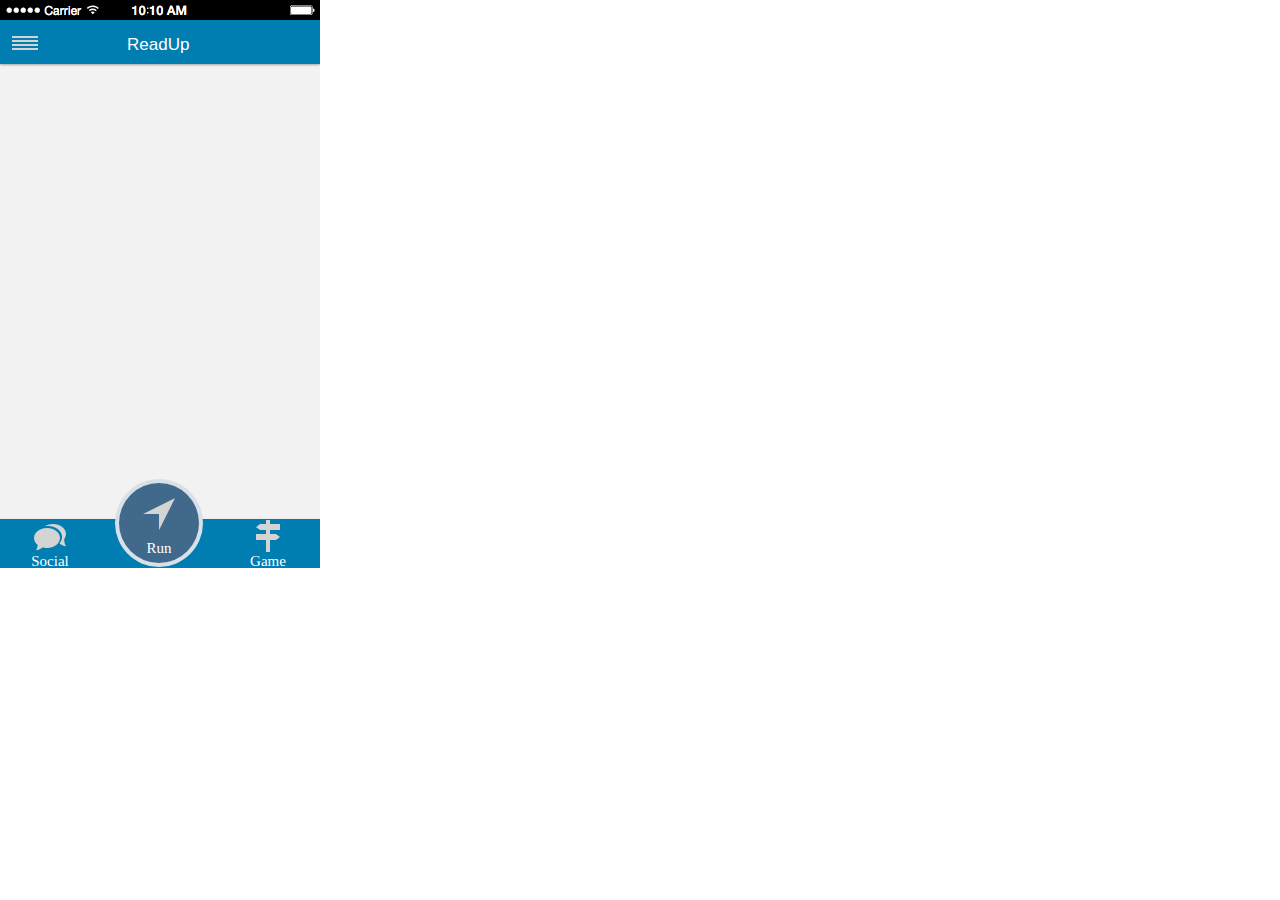
==== readup.html @ 9363bb25 "Start a mobile app prototype called ReadUp" ====
<html>
<head>
	<link rel="stylesheet" type="text/css" href="styles/style.css">
	<script type="text/javascript" src="http://ajax.googleapis.com/ajax/libs/jquery/1.10.2/jquery.min.js"></script>
	<script type="text/javascript" src="js/iphone.js"></script>
</head>
<body>
	<div class="status-bar"><img src="./images/status.png"/></div>
	<div class="iphone-container">
		<div class="header">
			<div class="list-btn"></div>
			<p>ReadUp</p>
		</div>
		<div class="content-container">
			
		</div>
		<div class="footer-tab">
			<a href='social.html'><div class="tab"><img src="images/social.png"/><p>Social</p></div></a>
			<div class="circle-tab"><img src="images/run.png"/><p>Run</p></div>
			<a href='social.html'><div class="tab"><img src="images/game.png"><p>Game</p></div></div></a>
		</div>
	</div>
	<div class="hidden-menu">
		<div class="avatar"><img src="images/profile.png"/></div>
		<div class="user-name">Weiqin Xie</div>
		<div class="menu selected">Home</div>
		<div class="menu">Profile</div>
		<div class="menu">Setting</div>
		<div class="menu">Logout</div>
	</div>
</body>
</html>
---- styles/style.css ----
html{
	margin: 0 0 0 0;
}
body{
	margin: 0;
	overflow: hidden;
}
a{
	color: white;
}
#iphone{
	margin: auto;
	background-image:url('../images/iphone.png'); 
	width:387px; 
	height:800px;
}
#iphone-embeded{
	width:320px; height:568px; margin-top:117px; margin-left:34px;
	padding: 0 0 0 0;
	border: none;
}
.iphone-container{
	position: relative;
	left: 0px;
	width: 320px;
	height: 548px;
	background-color: rgba(242,242,242,1);
	overflow: hidden;
}
.status-bar{
	z-index: 2;
	position: relative;
	width: 320px;
	height: 20px;
}
.status-bar img{
	width: 320px;
	height: 20px;
}
.header{
	position: relative;
	width: 320px;
	height: 44px;
	background: #007DB1;
	-moz-box-shadow:    0px 1px 2px 0px rgba(51,51,51,0.40);
	-webkit-box-shadow: 0px 1px 2px 0px rgba(51,51,51,0.40);
	box-shadow:         0px 1px 2px 0px rgba(51,51,51,0.40);
}
.header .list-btn{
	float: left;
	width: 32px;
	height: 32px;
	background-image: url('../images/list.png');
	margin:6px auto 6px 10px;
}
.header p{
	float: left;
	margin: 15px auto 10px 85px;
	font-size: 17px;
	font-family:Helvetica;
	font-weight: 500;
	text-align: center;
	color: white;
}
.content-container{
	width: 320px;
	height: 455px;
}

/*Footer Tab*/
.footer-tab{
	position: absolute;
	left: 0px;
	bottom: 0px;
	width: 320px;
	height: 49px;
	background: #007DB1;
	-moz-box-shadow:    0px 1px 2px 0px rgba(51,51,51,0.40);
	-webkit-box-shadow: 0px 1px 2px 0px rgba(51,51,51,0.40);
	box-shadow:         0px 1px 2px 0px rgba(51,51,51,0.40);	
	color: white;
	font-size: 15px;
	text-align: center;
}
.footer-tab .tab{
	float: left;
	width: 100px;
	height: 100%;
}
.footer-tab .circle-tab{
	margin:-40px 15px auto 15px;
	background-color: rgba(65,105,140,1);
	float: left;
	width: 80px;
	height: 80px;
	border-radius: 80px;
	border: 4px solid rgba(255,255,255,0.8);
}
.footer-tab .tab img{
	width: 32px;
	height: 32px;
	margin-top: 1px;
}
.footer-tab .tab p{
	margin-top: 1px;
}
.footer-tab .circle-tab img{
	width: 32px;
	height: 32px;
	margin-top: 15px;
}
.footer-tab .circle-tab p{
	margin-top: 10px;
}

.hidden-menu{
	z-index: 1;
	position: absolute;
	float: left;
	left: -200px;
	top: 0px;
	width: 200px;
	height: 568px;
	background-image: linear-gradient(to bottom, rgba(119,79,210,0.25), rgba(119,79,210,0.25)),url(../images/bg.jpg) ;
}
.hidden-menu .avatar{
	margin: 40px auto 0px auto;
	width: 64px;
	height: 64px;
}
.hidden-menu .avatar img{
	width: 56px;
	height: 56px;
	border-radius: 64px;
	border: 3px solid rgba(200,200,200,0.3);
}
.hidden-menu .user-name{
	font-size: 16px;
	text-align: center;
	font-family: HelveticaNeue;
	color: #FFFFFF;
	line-height: 22px;
	font-weight: 200;
	height: 30px;
	border-bottom: 1px solid rgba(200,200,200,0.2);
}

.hidden-menu .menu{
	font-size: 14px;
	text-align: left;
	padding-left: 20px;
	font-family: HelveticaNeue;
	color: #FFFFFF;
	line-height: 40px;
	font-weight: 200;
}
.hidden-menu .selected{
	background: rgba(255,255,255,0.15);
	-moz-box-shadow:    0px -1px 0px 0px rgba(255,255,255,0.20);
	-webkit-box-shadow: 0px -1px 0px 0px rgba(255,255,255,0.20);
	box-shadow:         0px -1px 0px 0px rgba(255,255,255,0.20);;
}


/*.flip {
  	-webkit-perspective: 800;
    position: relative;
}
.flip .card.flipped {
  -webkit-transform: rotatey(-180deg);
}
.flip .card {
  width: 100%;
  height: 100%;
  -webkit-transform-style: preserve-3d;
  -webkit-transition: 1s;
}
.flip .card .face {
  width: 100%;
  height: 100%;
  position: absolute;
  -webkit-backface-visibility: hidden ;
  z-index: 2;
    font-family: Georgia;
    font-size: 3em;
    text-align: center;
    line-height: 200px;
}
.flip .card .front {
  position: absolute;
  z-index: 1;
    background: rgba(242,242,242,1);
    color: white;
    cursor: pointer;
}
.flip .card .back {
  -webkit-transform: rotatey(-180deg);
    background: rgba(242,242,242,1);
    color: black;
    cursor: pointer;
}*/
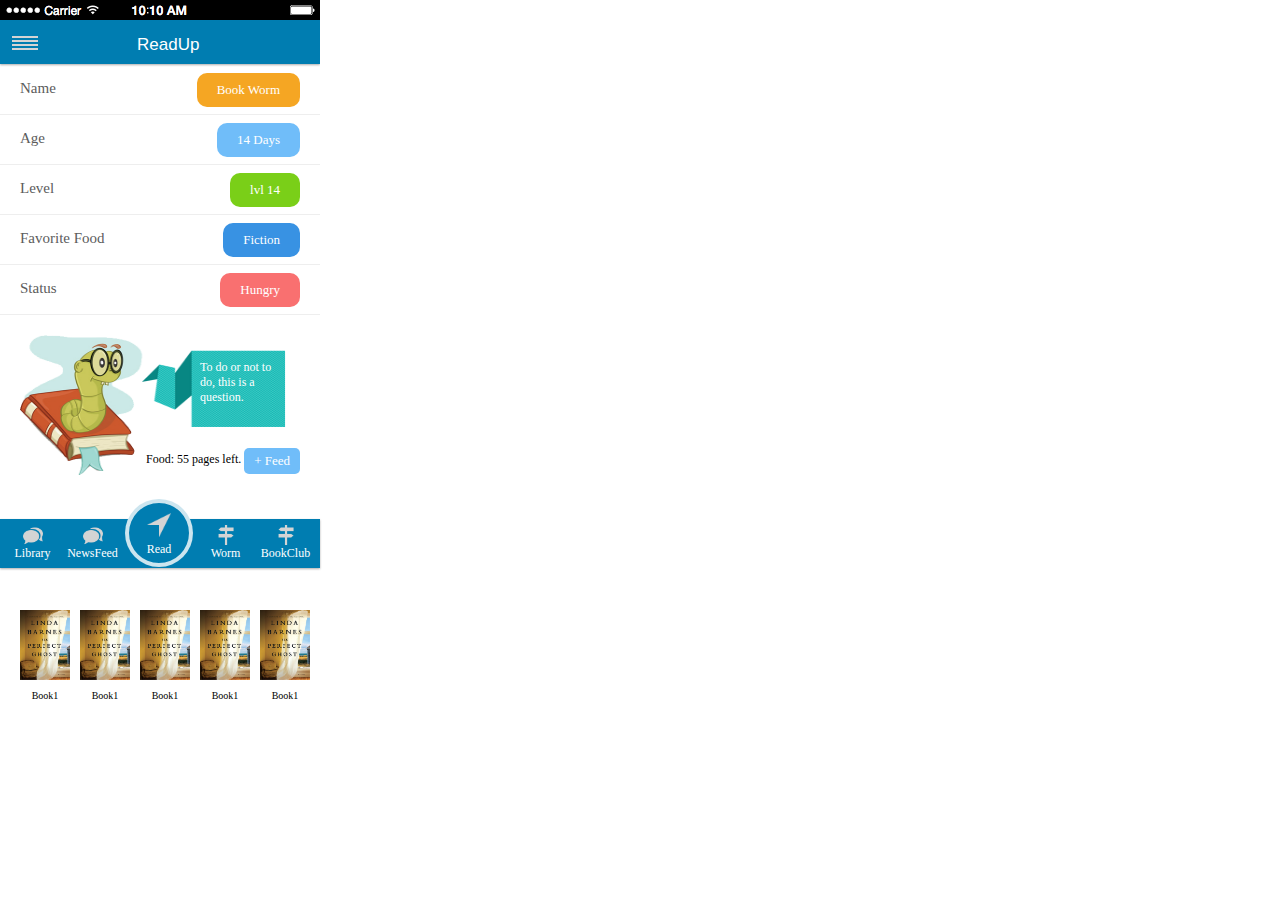
==== commit 09603603: "add book worm page" ====
--- a/readup.html
+++ b/readup.html
@@ -12,14 +12,55 @@
 			<p>ReadUp</p>
 		</div>
 		<div class="content-container">
-			
+			<div style="clear:both;"></div>
+			<div id="page-worm">
+				<div class="info">
+					<div class="infotitle">Name</div>
+					<div class="infotext orange">Book Worm</div>
+				</div>
+				<div class="info">
+					<div class="infotitle">Age</div>
+					<div class="infotext blue">14 Days</div>
+				</div>
+				<div class="info">
+					<div class="infotitle">Level</div>
+					<div class="infotext green">lvl 14</div>
+				</div>
+				<div class="info">
+					<div class="infotitle">Favorite Food</div>
+					<div class="infotext deepblue">Fiction</div>
+				</div>
+				<div class="info">
+					<div class="infotitle">Status</div>
+					<div class="infotext red status">Hungry</div>
+				</div>
+				<div class="pic-worm">
+					<img src="images/worm.png"/>
+					<div class="quote-worm">To do or not to do, this is a question.</div>
+				</div>
+				<div class="add-food">
+					<p>Food: 55 pages left.</p><div class="btn-feed blue">+ Feed</div>
+				</div>
+			</div>
+
 		</div>
-		<div class="footer-tab">
-			<a href='social.html'><div class="tab"><img src="images/social.png"/><p>Social</p></div></a>
-			<div class="circle-tab"><img src="images/run.png"/><p>Run</p></div>
-			<a href='social.html'><div class="tab"><img src="images/game.png"><p>Game</p></div></div></a>
+		
+		<div class="blur-bg"></div>
+	</div>
+	<div class="footer-tab">
+			<div class="tab"><img src="images/social.png"/><p>Library</p></div>
+			<div class="tab"><img src="images/social.png"/><p>NewsFeed</p></div>
+			<div class="circle-tab"><img src="images/run.png"/><p>Read</p></div>
+			<div class="tab"><img src="images/game.png"><p>Worm</p></div>
+			<div class="tab"><img src="images/game.png"><p>BookClub</p></div>
 		</div>
-	</div>
+		<div class="start-booklist">
+			<div class="start-book"style="left:10px"><img src="images/books/book1.png" /><p>Book1</p></div>
+			<div class="start-book"style="left:70px"><img src="images/books/book1.png" /><p>Book1</p></div>
+			<div class="start-book"style="left:130px"><img src="images/books/book1.png" /><p>Book1</p></div>
+			<div class="start-book"style="left:190px"><img src="images/books/book1.png" /><p>Book1</p></div>
+			<div class="start-book"style="left:250px"><img src="images/books/book1.png" /><p>Book1</p></div>
+		</div>
 	<div class="hidden-menu">
 		<div class="avatar"><img src="images/profile.png"/></div>
 		<div class="user-name">Weiqin Xie</div>
@@ -28,5 +69,6 @@
 		<div class="menu">Setting</div>
 		<div class="menu">Logout</div>
 	</div>
+
 </body>
 </html>--- a/styles/style.css
+++ b/styles/style.css
@@ -13,6 +13,7 @@
 	background-image:url('../images/iphone.png'); 
 	width:387px; 
 	height:800px;
+
 }
 #iphone-embeded{
 	width:320px; height:568px; margin-top:117px; margin-left:34px;
@@ -24,8 +25,11 @@
 	left: 0px;
 	width: 320px;
 	height: 548px;
-	background-color: rgba(242,242,242,1);
+	background-color: rgba(255,255,255,1);
 	overflow: hidden;
+}
+.blur{
+	-webkit-filter: blur(6px);
 }
 .status-bar{
 	z-index: 2;
@@ -55,7 +59,7 @@
 }
 .header p{
 	float: left;
-	margin: 15px auto 10px 85px;
+	margin: 15px auto 10px 95px;
 	font-size: 17px;
 	font-family:Helvetica;
 	font-weight: 500;
@@ -67,50 +71,144 @@
 	height: 455px;
 }
 
+#page-worm{
+	display: block;
+	background: #FFFFFF;
+}
+#page-worm .info{
+	width: 320px;
+	height: 49px;
+	margin: 0 0 0 0;
+	border-bottom: 1px solid #eeeeee;
+	padding: 0 0 0 0;
+}
+#page-worm .info .infotitle{
+	float: left;
+	font-family: .LucidaGrandeUI;
+	font-size: 15px;
+	color: #5C5C5C;
+	margin: 15px auto auto 20px;
+}
+#page-worm .info .infotext{
+	padding: 9px 20px 9px 20px;
+	border-radius: 10px;
+	font-family: .LucidaGrandeUI;
+	font-size: 13px;
+	color: #FFFFFF;
+	float: right;
+	margin: 8px 20px auto auto;
+}
+#page-worm .pic-worm{
+	width: 320px;
+	height: 140px;
+	margin-top: 20px;
+}
+#page-worm .pic-worm img{
+	width: 280px;
+	height: 140px;
+	margin-left: 20px;
+}
+#page-worm .quote-worm{
+	position: absolute;
+	right: 40px;
+	top: 340px;
+	color: white;
+	font-size: 12px;
+	font-weight: 200;
+	width: 80px;
+	height: 60px;
+}
+#page-worm .add-food{
+	width: 154px;
+	height: 30px;
+	position: absolute;
+	top: 420px;
+	right: 20px;
+}
+
+#page-worm .add-food p{
+	float: left;
+	font-size: 12px;
+	margin-right: 0;
+}
+#page-worm .add-food .btn-feed{
+	padding: 5px 10px 5px 10px;
+	border-radius: 5px;
+	font-family: .LucidaGrandeUI;
+	font-size: 13px;
+	color: #FFFFFF;
+	float: right;
+	margin: 8px 0 auto auto;
+}
+
+.orange{
+	background: #F5A623;
+}
+.blue{
+	background: #70BDF9;
+}	
+.green{
+	background: #7ACF18;
+}
+.deepblue{
+	background: #3892E3;
+}
+.red{
+	background: #F97070;
+}
 /*Footer Tab*/
 .footer-tab{
 	position: absolute;
+	z-index: 2;
 	left: 0px;
-	bottom: 0px;
+	top: 519px;
 	width: 320px;
 	height: 49px;
-	background: #007DB1;
+	background: rgba(0,125,177,1);
 	-moz-box-shadow:    0px 1px 2px 0px rgba(51,51,51,0.40);
 	-webkit-box-shadow: 0px 1px 2px 0px rgba(51,51,51,0.40);
 	box-shadow:         0px 1px 2px 0px rgba(51,51,51,0.40);	
 	color: white;
 	font-size: 15px;
 	text-align: center;
+	padding-left: 0px;
 }
 .footer-tab .tab{
 	float: left;
-	width: 100px;
+	margin-left: 5px;
+	padding-top: 5px;
+	width: 55px;
 	height: 100%;
 }
 .footer-tab .circle-tab{
-	margin:-40px 15px auto 15px;
-	background-color: rgba(65,105,140,1);
-	float: left;
-	width: 80px;
-	height: 80px;
-	border-radius: 80px;
+	z-index: 13;
+	margin:-20px 0px auto 5px;
+	background-color: #007DB1;
+	float: left;
+	width: 60px;
+	height: 60px;
+	border-radius: 60px;
 	border: 4px solid rgba(255,255,255,0.8);
 }
 .footer-tab .tab img{
-	width: 32px;
-	height: 32px;
+	width: 20px;
+	height: 20px;
 	margin-top: 1px;
 }
 .footer-tab .tab p{
 	margin-top: 1px;
-}
+	font-size: 12px;
+	font-weight: 200;
+}
+
 .footer-tab .circle-tab img{
-	width: 32px;
-	height: 32px;
-	margin-top: 15px;
+	width: 24px;
+	height: 24px;
+	margin-top: 10px;
 }
 .footer-tab .circle-tab p{
-	margin-top: 10px;
+	margin-top: 5px;
+	font-size: 12px;
 }
 
 .hidden-menu{
@@ -160,6 +258,61 @@
 	-webkit-box-shadow: 0px -1px 0px 0px rgba(255,255,255,0.20);
 	box-shadow:         0px -1px 0px 0px rgba(255,255,255,0.20);;
 }
+
+.blur-bg{
+	z-index: 10;
+	width: 320px;
+	height: 546px;
+	position: absolute;
+	display: none;
+	top: 0;
+	left: 0;
+	background: rgba(220,220,220,0.6);
+}
+
+.start-booklist{
+	z-index: 11;
+}
+.start-booklist .start-book{
+	position: absolute;
+	width: 70px;
+	height: 85px;
+	text-align: center;
+	top:600px;
+}
+.start-booklist .start-book	img{
+	width: 50px;
+	height: 70px;
+	margin:10px 10px 0px 10px;
+}
+.start-booklist .start-book p{
+	font-size: 10px;
+	margin:10px 10px 10px 10px;
+}
+
+
+
+
+
+
+
+
+
+
+
+
+
+
+
+
+
+
+
+
+
+
+
+
 
 
 /*.flip {
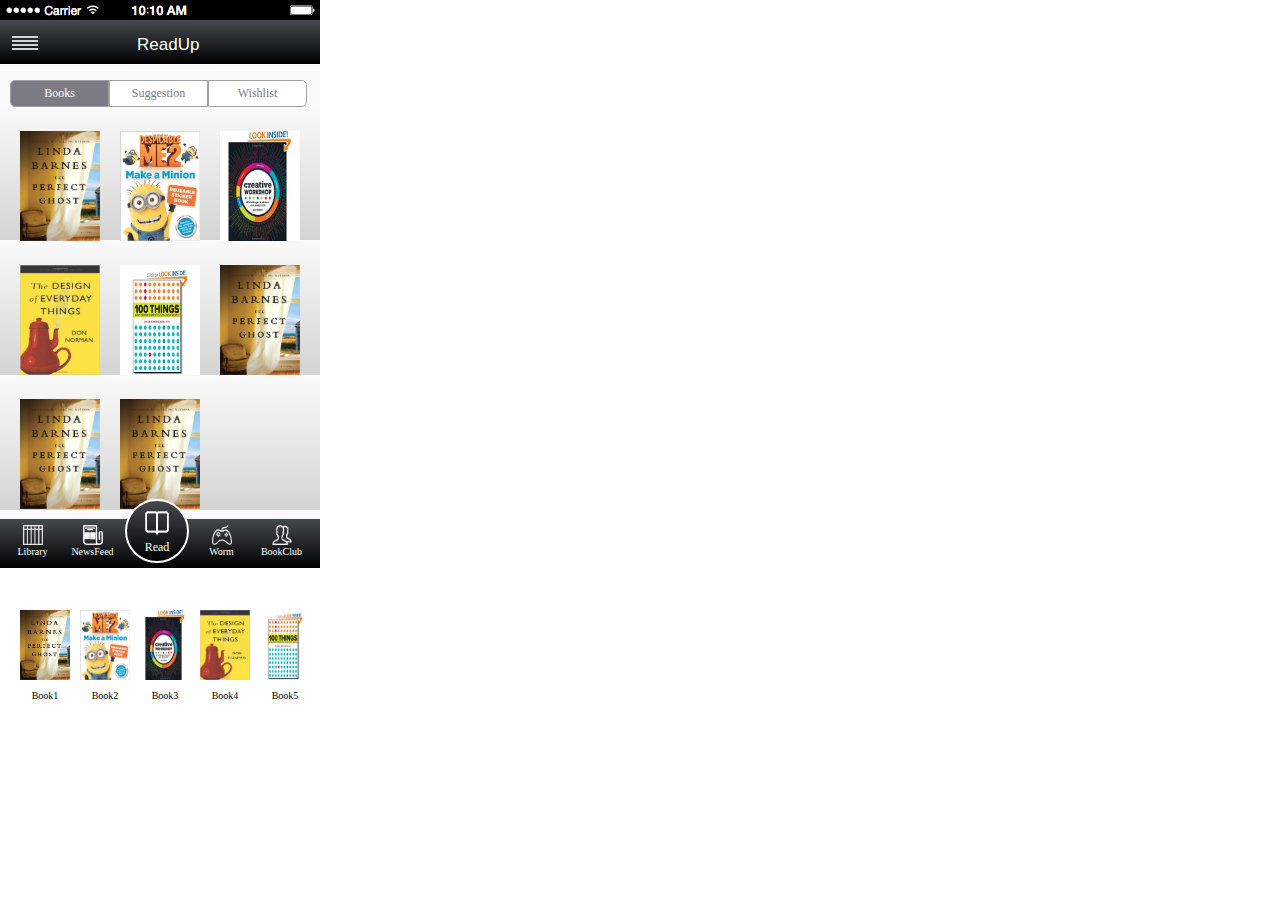
==== commit 87ad84e4: "Add library page" ====
--- a/readup.html
+++ b/readup.html
@@ -10,10 +10,108 @@
 		<div class="header">
 			<div class="list-btn"></div>
 			<p>ReadUp</p>
+			<div class="add-btn"></div>
 		</div>
 		<div class="content-container">
 			<div style="clear:both;"></div>
-			<div id="page-worm">
+			<div class="content-page" id="page-lib">
+				<div class="tab-bar">
+					<div class="first-tab tab-bar-selected"><p>Books</p></div>
+					<div class="second-tab"><p>Suggestion</p></div>
+					<div class="third-tab"><p>Wishlist</p></div>
+				</div>
+				<div id="mybook">
+					<div class="lib-row">
+						<div class="lib-book">
+							<img src="images/books/book1.png"/>
+						</div>
+						<div class="lib-book">
+							<img src="images/books/book2.png"/>
+						</div>
+						<div class="lib-book">
+							<img src="images/books/book3.png"/>
+						</div>
+					</div>
+
+					<div class="lib-row">
+						<div class="lib-book">
+							<img src="images/books/book4.png"/>
+						</div>
+						<div class="lib-book">
+							<img src="images/books/book5.png"/>
+						</div>
+						<div class="lib-book">
+							<img src="images/books/book1.png"/>
+						</div>
+					</div>
+					<div class="lib-row">
+						<div class="lib-book">
+							<img src="images/books/book1.png"/>
+						</div>
+						<div class="lib-book">
+							<img src="images/books/book1.png"/>
+						</div>
+					</div>
+					<div class="lib-row"></div>
+				</div>
+
+				<div id="suggestion">
+					<div class="lib-row">
+						<div class="lib-book">
+							<img src="images/books/book2.png"/>
+						</div>
+						<div class="lib-book">
+							<img src="images/books/book4.png"/>
+						</div>
+						<div class="lib-book">
+							<img src="images/books/book5.png"/>
+						</div>
+					</div>
+
+					<div class="lib-row">
+						<div class="lib-book">
+							<img src="images/books/book4.png"/>
+						</div>
+						<div class="lib-book">
+							<img src="images/books/book4.png"/>
+						</div>
+					</div>
+					<div class="lib-row"></div>
+					<div class="lib-row"></div>
+				</div>
+
+				<div id="wishlist">
+					<div class="lib-row">
+						<div class="lib-book">
+							<img src="images/books/book3.png"/>
+						</div>
+						<div class="lib-book">
+							<img src="images/books/book5.png"/>
+						</div>
+						<div class="lib-book">
+							<img src="images/books/book4.png"/>
+						</div>
+					</div>
+
+					<div class="lib-row">
+						<div class="lib-book">
+							<img src="images/books/book2.png"/>
+						</div>
+						<div class="lib-book">
+							<img src="images/books/book1.png"/>
+						</div>
+						<div class="lib-book">
+							<img src="images/books/book1.png"/>
+						</div>
+					</div>
+					<div class="lib-row">
+						
+					</div>
+					<div class="lib-row"></div>
+				</div>
+
+			</div>
+			<div class="content-page" id="page-worm">
 				<div class="info">
 					<div class="infotitle">Name</div>
 					<div class="infotext orange">Book Worm</div>
@@ -40,6 +138,7 @@
 				</div>
 				<div class="add-food">
 					<p>Food: 55 pages left.</p><div class="btn-feed blue">+ Feed</div>
+					<div class="food"></div>
 				</div>
 			</div>
 
@@ -48,18 +147,18 @@
 		<div class="blur-bg"></div>
 	</div>
 	<div class="footer-tab">
-			<div class="tab"><img src="images/social.png"/><p>Library</p></div>
-			<div class="tab"><img src="images/social.png"/><p>NewsFeed</p></div>
-			<div class="circle-tab"><img src="images/run.png"/><p>Read</p></div>
-			<div class="tab"><img src="images/game.png"><p>Worm</p></div>
-			<div class="tab"><img src="images/game.png"><p>BookClub</p></div>
+			<div class="tab tab-lib"><img src="images/lib.png"/><p>Library</p></div>
+			<div class="tab tab-news"><img src="images/feeds.png"/><p>NewsFeed</p></div>
+			<div class="circle-tab"><img src="images/read.png"/><p>Read</p></div>
+			<div class="tab tab-worm"><img src="images/wormtab.png"><p>Worm</p></div>
+			<div class="tab tab-club"><img src="images/club.png"><p>BookClub</p></div>
 		</div>
 		<div class="start-booklist">
 			<div class="start-book"style="left:10px"><img src="images/books/book1.png" /><p>Book1</p></div>
-			<div class="start-book"style="left:70px"><img src="images/books/book1.png" /><p>Book1</p></div>
-			<div class="start-book"style="left:130px"><img src="images/books/book1.png" /><p>Book1</p></div>
-			<div class="start-book"style="left:190px"><img src="images/books/book1.png" /><p>Book1</p></div>
-			<div class="start-book"style="left:250px"><img src="images/books/book1.png" /><p>Book1</p></div>
+			<div class="start-book"style="left:70px"><img src="images/books/book2.png" /><p>Book2</p></div>
+			<div class="start-book"style="left:130px"><img src="images/books/book3.png" /><p>Book3</p></div>
+			<div class="start-book"style="left:190px"><img src="images/books/book4.png" /><p>Book4</p></div>
+			<div class="start-book"style="left:250px"><img src="images/books/book5.png" /><p>Book5</p></div>
 		</div>
 	<div class="hidden-menu">
 		<div class="avatar"><img src="images/profile.png"/></div>
--- a/styles/style.css
+++ b/styles/style.css
@@ -7,6 +7,9 @@
 }
 a{
 	color: white;
+}
+::-webkit-scrollbar { 
+    display: none; 
 }
 #iphone{
 	margin: auto;
@@ -26,7 +29,6 @@
 	width: 320px;
 	height: 548px;
 	background-color: rgba(255,255,255,1);
-	overflow: hidden;
 }
 .blur{
 	-webkit-filter: blur(6px);
@@ -45,10 +47,14 @@
 	position: relative;
 	width: 320px;
 	height: 44px;
-	background: #007DB1;
-	-moz-box-shadow:    0px 1px 2px 0px rgba(51,51,51,0.40);
-	-webkit-box-shadow: 0px 1px 2px 0px rgba(51,51,51,0.40);
-	box-shadow:         0px 1px 2px 0px rgba(51,51,51,0.40);
+	background: #45484d; /* Old browsers */
+	background: -moz-linear-gradient(top,  #45484d 0%, #000000 100%); /* FF3.6+ */
+	background: -webkit-gradient(linear, left top, left bottom, color-stop(0%,#45484d), color-stop(100%,#000000)); /* Chrome,Safari4+ */
+	background: -webkit-linear-gradient(top,  #45484d 0%,#000000 100%); /* Chrome10+,Safari5.1+ */
+	background: -o-linear-gradient(top,  #45484d 0%,#000000 100%); /* Opera 11.10+ */
+	background: -ms-linear-gradient(top,  #45484d 0%,#000000 100%); /* IE10+ */
+	background: linear-gradient(to bottom,  #45484d 0%,#000000 100%); /* W3C */
+	filter: progid:DXImageTransform.Microsoft.gradient( startColorstr='#45484d', endColorstr='#000000',GradientType=0 ); /* IE6-9 */
 }
 .header .list-btn{
 	float: left;
@@ -69,11 +75,90 @@
 .content-container{
 	width: 320px;
 	height: 455px;
-}
-
+	overflow-y: scroll;
+	overflow-x:hidden;
+}
+/*Page for library*/
+#page-library{
+	display: block;
+	background: #FFFFFF;
+	display: none;
+	width: 320px;
+	height: 800px;
+	overflow-y:scroll;
+}
+
+.lib-row{
+	background: -moz-linear-gradient(top,  #fafafa 0%, #d4d4d4 100%); /* FF3.6+ */
+	background: -webkit-gradient(linear, left top, left bottom, color-stop(0%,#fafafa), color-stop(100%,#d4d4d4)); /* Chrome,Safari4+ */
+	background: -webkit-linear-gradient(top,  #fafafa 0%,#d4d4d4 100%); /* Chrome10+,Safari5.1+ */
+	background: -o-linear-gradient(top,  #fafafa 0%,#d4d4d4 100%); /* Opera 11.10+ */
+	background: -ms-linear-gradient(top,  #fafafa 0%,#d4d4d4 100%); /* IE10+ */
+	background: linear-gradient(to bottom,  #fafafa 0%,#d4d4d4 100%); /* W3C */
+	filter: progid:DXImageTransform.Microsoft.gradient( startColorstr='#fafafa', endColorstr='#d4d4d4',GradientType=0 ); /* IE6-9 */
+	width: 320px;
+	height: 135px;
+}
+.lib-row .lib-book{
+	float: left;
+	width: 80px;
+	height: 110px;
+	margin: 24px 0 0 20px;
+	padding: 0 0 0 0;
+}
+.lib-row .lib-book img{
+	width: 80px;
+	height: 110px;
+
+}
+
+.tab-bar{
+	width: 320px;
+	height: 40px;
+	background:  #fafafa;
+}
+.first-tab, .second-tab, .third-tab{
+	width: 97px;
+	height: 25px;
+	background-color: white;
+	border: 1px solid rgb(161,160,163);
+	margin:15px 0 0 0;
+	float: left;
+	font-size: 12px;
+	text-align: center;
+	color: rgb(124,123,131);
+}
+.first-tab p, .second-tab p , .third-tab p{
+	margin-top: 5px;
+}
+.tab-bar-selected{
+	background: rgb(124,123,131);
+	color: white;
+}
+.first-tab{
+	margin-left: 10px;
+	border-radius: 5px 0 0 5px;
+}
+.third-tab{
+	border-radius: 0 5px 5px 0;
+}
+#mybook{
+	display: block;
+}
+#suggestion,#wishlist{
+	display: none;
+}
+/*Page for library end*/
+
+/*Page for newsfeed start*/
+
+/*Page for newsfeed end*/
+
+/*Page for bookworm start*/
 #page-worm{
 	display: block;
 	background: #FFFFFF;
+	display: none;
 }
 #page-worm .info{
 	width: 320px;
@@ -140,7 +225,14 @@
 	float: right;
 	margin: 8px 0 auto auto;
 }
-
+#page-worm .food{
+	width: 8px;
+	height: 8px;
+	position: absolute;
+	top:16;
+	right: 48px;
+	background-color:#70BDF9;
+}
 .orange{
 	background: #F5A623;
 }
@@ -156,6 +248,8 @@
 .red{
 	background: #F97070;
 }
+/*Page for bookworm End*/
+
 /*Footer Tab*/
 .footer-tab{
 	position: absolute;
@@ -164,10 +258,16 @@
 	top: 519px;
 	width: 320px;
 	height: 49px;
-	background: rgba(0,125,177,1);
-	-moz-box-shadow:    0px 1px 2px 0px rgba(51,51,51,0.40);
-	-webkit-box-shadow: 0px 1px 2px 0px rgba(51,51,51,0.40);
-	box-shadow:         0px 1px 2px 0px rgba(51,51,51,0.40);	
+background: #45484d; /* Old browsers */
+background: -moz-linear-gradient(top,  #45484d 0%, #000000 100%); /* FF3.6+ */
+background: -webkit-gradient(linear, left top, left bottom, color-stop(0%,#45484d), color-stop(100%,#000000)); /* Chrome,Safari4+ */
+background: -webkit-linear-gradient(top,  #45484d 0%,#000000 100%); /* Chrome10+,Safari5.1+ */
+background: -o-linear-gradient(top,  #45484d 0%,#000000 100%); /* Opera 11.10+ */
+background: -ms-linear-gradient(top,  #45484d 0%,#000000 100%); /* IE10+ */
+background: linear-gradient(to bottom,  #45484d 0%,#000000 100%); /* W3C */
+filter: progid:DXImageTransform.Microsoft.gradient( startColorstr='#45484d', endColorstr='#000000',GradientType=0 ); /* IE6-9 */
+
+
 	color: white;
 	font-size: 15px;
 	text-align: center;
@@ -180,15 +280,29 @@
 	width: 55px;
 	height: 100%;
 }
+
+.footer-tab .tab .tab-selected{
+	background-color: rgba(200,200,200,0.5);
+}
+
 .footer-tab .circle-tab{
 	z-index: 13;
 	margin:-20px 0px auto 5px;
-	background-color: #007DB1;
+	background: #45484d; /* Old browsers */
+background: -moz-linear-gradient(top,  #45484d 0%, #000000 100%); /* FF3.6+ */
+background: -webkit-gradient(linear, left top, left bottom, color-stop(0%,#45484d), color-stop(100%,#000000)); /* Chrome,Safari4+ */
+background: -webkit-linear-gradient(top,  #45484d 0%,#000000 100%); /* Chrome10+,Safari5.1+ */
+background: -o-linear-gradient(top,  #45484d 0%,#000000 100%); /* Opera 11.10+ */
+background: -ms-linear-gradient(top,  #45484d 0%,#000000 100%); /* IE10+ */
+background: linear-gradient(to bottom,  #45484d 0%,#000000 100%); /* W3C */
+filter: progid:DXImageTransform.Microsoft.gradient( startColorstr='#45484d', endColorstr='#000000',GradientType=0 ); /* IE6-9 */
+
+
 	float: left;
 	width: 60px;
 	height: 60px;
 	border-radius: 60px;
-	border: 4px solid rgba(255,255,255,0.8);
+	border: 2px solid rgba(255,255,255,1);
 }
 .footer-tab .tab img{
 	width: 20px;
@@ -197,8 +311,8 @@
 }
 .footer-tab .tab p{
 	margin-top: 1px;
-	font-size: 12px;
-	font-weight: 200;
+	font-size: 10px;
+	font-weight: 100;
 }
 
 .footer-tab .circle-tab img{
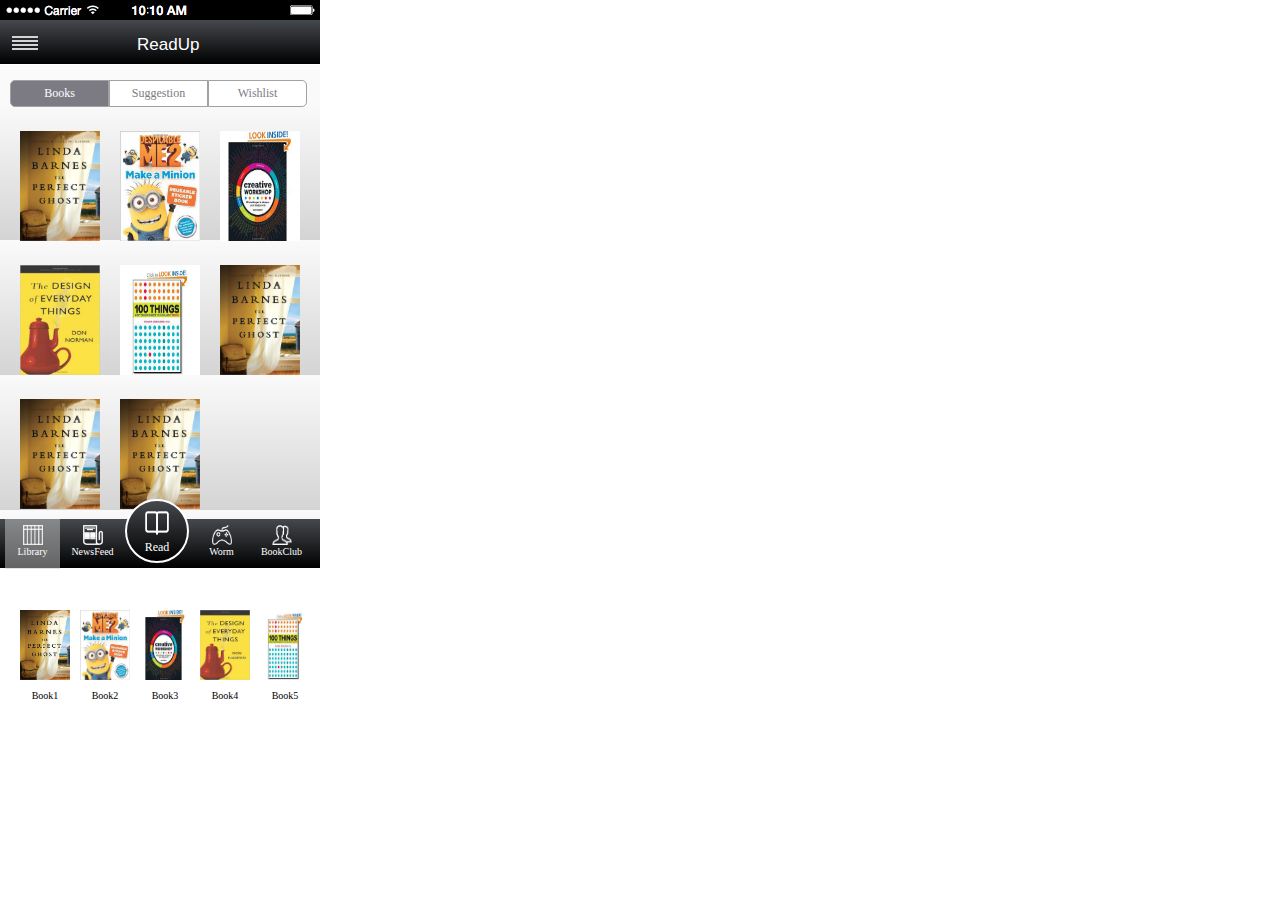
==== commit 83fca846: "Add profile page" ====
--- a/readup.html
+++ b/readup.html
@@ -111,6 +111,36 @@
 				</div>
 
 			</div>
+			<!-- Page lib end -->
+			<!-- Page newsfeed start -->
+			<div class="content-page" id="page-news">
+				<div class="my-background"></div>
+				<div class="my-pic"><img src="images/profile.png"/></div>
+				<div class="newsfeed">
+					<div class="feeds">
+						<div class="user-pic"><img src="images/profile.png"><p>Weiqin</p></div>
+						<div class="user-text"><p>Test if it is ok.Test if it is ok.Test if it is ok.Test if it is ok.Test if it is ok.</p><p> - Reading Great Gatesby</p></div>
+						<div class="user-book"><img src="images/books/book1.png"></div>		
+					</div>
+					<div class="feeds">
+						<div class="user-pic"><img src="images/profile.png"><p>Weiqin</p></div>
+						<div class="user-text"><p>Test if it is ok.Test if it is ok.Test if it is ok.Test if it is ok.Test if it is ok.</p><p> - Reading Great Gatesby</p></div>
+						<div class="user-book"><img src="images/books/book1.png"></div>		
+					</div>
+					<div class="feeds">
+						<div class="user-pic"><img src="images/profile.png"><p>Weiqin</p></div>
+						<div class="user-text"><p>Test if it is ok.Test if it is ok.Test if it is ok.Test if it is ok.Test if it is ok.</p><p> - Reading Great Gatesby</p></div>
+						<div class="user-book"><img src="images/books/book1.png"></div>		
+					</div>
+					<div class="feeds">
+						<div class="user-pic"><img src="images/profile.png"><p>Weiqin</p></div>
+						<div class="user-text"><p>Test if it is ok.Test if it is ok.Test if it is ok.Test if it is ok.Test if it is ok.</p><p> - Reading Great Gatesby</p></div>
+						<div class="user-book"><img src="images/books/book1.png"></div>		
+					</div>
+				</div>
+			</div>
+			<!-- Page newsfeed end -->
+			<!-- Page bookworm end -->
 			<div class="content-page" id="page-worm">
 				<div class="info">
 					<div class="infotitle">Name</div>
@@ -141,13 +171,39 @@
 					<div class="food"></div>
 				</div>
 			</div>
+			<!-- Page bookworm end -->
+			<div class="content-page" id="page-profile">
+				<div class="user-background"></div>
+				<div class="user-pic"><img src="images/profile.png"></div>
+				<div class="user-info">
+					<p class="username">Weiqin Xie</p>
+					<p>Finction Lover</p>
+					<p>Level 11</p>
+				</div>
+				<div class="btn-badges">Badges</div>
+				<div class="badges">
+					<div class="badge-icon" style="background-position:-1px 0px;"></div>
+					<div class="badge-icon" style="background-position:57px 0px;"></div>
+					<div class="badge-icon" style="background-position:123px 0px;"></div>
+					<div class="badge-icon" style="background-position:189px 0px;"></div>
+					<div class="badge-icon" style="background-position:-1px 55px;"></div>
+					<div class="badge-icon" style="background-position:57px 55px;"></div>
+					<div class="badge-icon" style="background-position:123px 55px;"></div>
+					<div class="badge-icon" style="background-position:189px 55px;"></div>
+					<div class="badge-icon" style="background-position:-1px 121px;"></div>
+					<div class="badge-icon" style="background-position:57px 121px;"></div>
+					<div class="badge-icon" style="background-position:123px 121px;"></div>
+					<div class="badge-icon" style="background-position:189px 121px;"></div>
+				</div>
+			</div>
+
 
 		</div>
 		
 		<div class="blur-bg"></div>
 	</div>
 	<div class="footer-tab">
-			<div class="tab tab-lib"><img src="images/lib.png"/><p>Library</p></div>
+			<div class="tab tab-lib tab-selected"><img src="images/lib.png"/><p>Library</p></div>
 			<div class="tab tab-news"><img src="images/feeds.png"/><p>NewsFeed</p></div>
 			<div class="circle-tab"><img src="images/read.png"/><p>Read</p></div>
 			<div class="tab tab-worm"><img src="images/wormtab.png"><p>Worm</p></div>
@@ -163,8 +219,8 @@
 	<div class="hidden-menu">
 		<div class="avatar"><img src="images/profile.png"/></div>
 		<div class="user-name">Weiqin Xie</div>
-		<div class="menu selected">Home</div>
-		<div class="menu">Profile</div>
+		<div class="menu selected" id="menu-home">Home</div>
+		<div class="menu" id="menu-profile">Profile</div>
 		<div class="menu">Setting</div>
 		<div class="menu">Logout</div>
 	</div>
--- a/styles/style.css
+++ b/styles/style.css
@@ -79,12 +79,11 @@
 	overflow-x:hidden;
 }
 /*Page for library*/
-#page-library{
+#page-lib{
 	display: block;
 	background: #FFFFFF;
-	display: none;
-	width: 320px;
-	height: 800px;
+	width: 320px;
+	height: 540px;
 	overflow-y:scroll;
 }
 
@@ -151,20 +150,116 @@
 /*Page for library end*/
 
 /*Page for newsfeed start*/
-
+#page-news{
+	width: 320px;
+	background: rgb(230,230,230);
+	display: none;
+}
+#page-news .my-background{
+	position: absolute;
+	top: 44;
+	left: 0;
+	width: 320px;
+	height: 80px;
+	background: url(../images/bg.jpg);
+}
+#page-news .my-pic img{
+	z-index: 10;
+	position: absolute;
+	top: 84px;
+	right: 20px;
+	width: 60px;
+	height: 60px;
+	border-radius: 30px;
+	border: 1px solid #eeeeee;
+}
+
+#page-news .newsfeed{
+	width: 320px;
+	height: 350px;
+	overflow-y:scroll;
+	position: absolute;
+	top: 124px;
+	left: 0;
+	background-color: rgb(238,238,238);
+	padding-top: 20px;
+}
+#page-news .newsfeed .feeds{
+	width: 300px;
+	margin: 10px 10px 10px 10px;
+	min-height: 100px;
+	border-radius: 10px;
+	border: 2px solid #eeeeee;
+	background-color: white;
+}
+#page-news .newsfeed .feeds .user-pic{
+	float: left;
+	width: 40px;
+	height: 60px;
+	margin: 10px 10px 10px 10px;
+}
+#page-news .newsfeed .feeds .user-pic img{
+	float: left;
+	width: 40px;
+	height: 40px;
+	border-radius: 40px;
+	border: 2px solid #eeeeee;
+}
+#page-news .newsfeed .feeds .user-pic p{
+	text-align: center;
+	margin-top: 0;
+	float: left;
+	width: 40px;
+	font-size: 10px;
+}
+#page-news .newsfeed .feeds .user-text{
+	float: left;
+	width: 170px;
+	min-height: 50px;
+	max-height: 200px;
+	margin: 10px 0px 10px 10px;
+	overflow: hidden;
+}
+#page-news .newsfeed .feeds .user-text p{
+	float: left;
+	width:180px;
+	font-size: 12px;
+	font-weight: 300;
+	margin: 10px 0 0 0;
+	color: #333333;
+}
+#page-news .newsfeed .feeds .user-book{
+	float: right;
+	width: 40px;
+	height: auto;
+	margin: 20px 10px 10px 10px;
+}
+#page-news .newsfeed .feeds .user-book img{
+	float: right;
+	width: 40px;
+	height: auto;
+	margin: 0 0 0 0px;
+}
+#page-news .newsfeed .feeds .user-book p{
+	float: right;
+	width: 40px;
+	margin: 0 0 0 0px;
+	font-size: 10px;
+}
 /*Page for newsfeed end*/
 
 /*Page for bookworm start*/
 #page-worm{
-	display: block;
-	background: #FFFFFF;
+	background: #eeeeee;
+	width: 320px;
+	height: 500px;
 	display: none;
 }
 #page-worm .info{
 	width: 320px;
 	height: 49px;
 	margin: 0 0 0 0;
-	border-bottom: 1px solid #eeeeee;
+	border-bottom: 1px solid #dddddd;
 	padding: 0 0 0 0;
 }
 #page-worm .info .infotitle{
@@ -249,6 +344,82 @@
 	background: #F97070;
 }
 /*Page for bookworm End*/
+
+/*Page for profile Start*/
+#page-profile{
+	width: 320px;
+	height: 500;
+	display: none;
+	background: #eeeeee;
+}
+#page-profile .user-background{
+	width: 320px;
+	height: 150px;
+	position: absolute;
+	top: 44;
+	left: 0;
+	background: url(../images/bg.jpg);
+}
+#page-profile .user-pic{
+	width: 320px;
+	height: 60px;
+	position: absolute;
+	text-align: center;
+	top: 64px;
+}
+#page-profile .user-pic img{
+	width: 60px;
+	height: 60px;
+	border-radius: 60px;
+	border: 1px solid #eeeeee;
+}
+#page-profile .user-info{
+	position: absolute;
+	width: 320px;
+	height: 60px;
+	margin-top:10px;
+	text-align: center;
+	top: 114px;
+}
+#page-profile .user-info p{
+	font-size: 12px;
+	color: white;
+	text-align: center;
+	margin: 5px auto 5px auto;
+}
+#page-profile .user-info .username{
+	font-size: 16px;
+}
+#page-profile .btn-badges{
+	float: left;
+	margin-left: 10px;
+	padding-top: 5px;
+	padding-bottom: 5px;
+	color: #FFFFFF;
+	font-size: 14px;
+	background: #3DA4CC;
+	width: 300px;
+	height: 25px;
+	border-radius: 5px;
+	text-align: center;
+	top: 160px;
+	position: relative;
+}
+#page-profile .badges{
+	position: relative;
+	top:170px;
+	width: 320px;
+}
+#page-profile .badges .badge-icon{
+	background-image: url(../images/badges.png);
+	width: 55px;
+	height: 55px;
+	border-radius: 55px;
+	border: 1px solid #dddddd;
+	float: left;
+	margin:10px 0px 10px 18px;
+}
+/*Page for profile End*/
 
 /*Footer Tab*/
 .footer-tab{
@@ -278,10 +449,10 @@
 	margin-left: 5px;
 	padding-top: 5px;
 	width: 55px;
-	height: 100%;
-}
-
-.footer-tab .tab .tab-selected{
+	height: 45px;
+}
+
+.tab-selected{
 	background-color: rgba(200,200,200,0.5);
 }
 
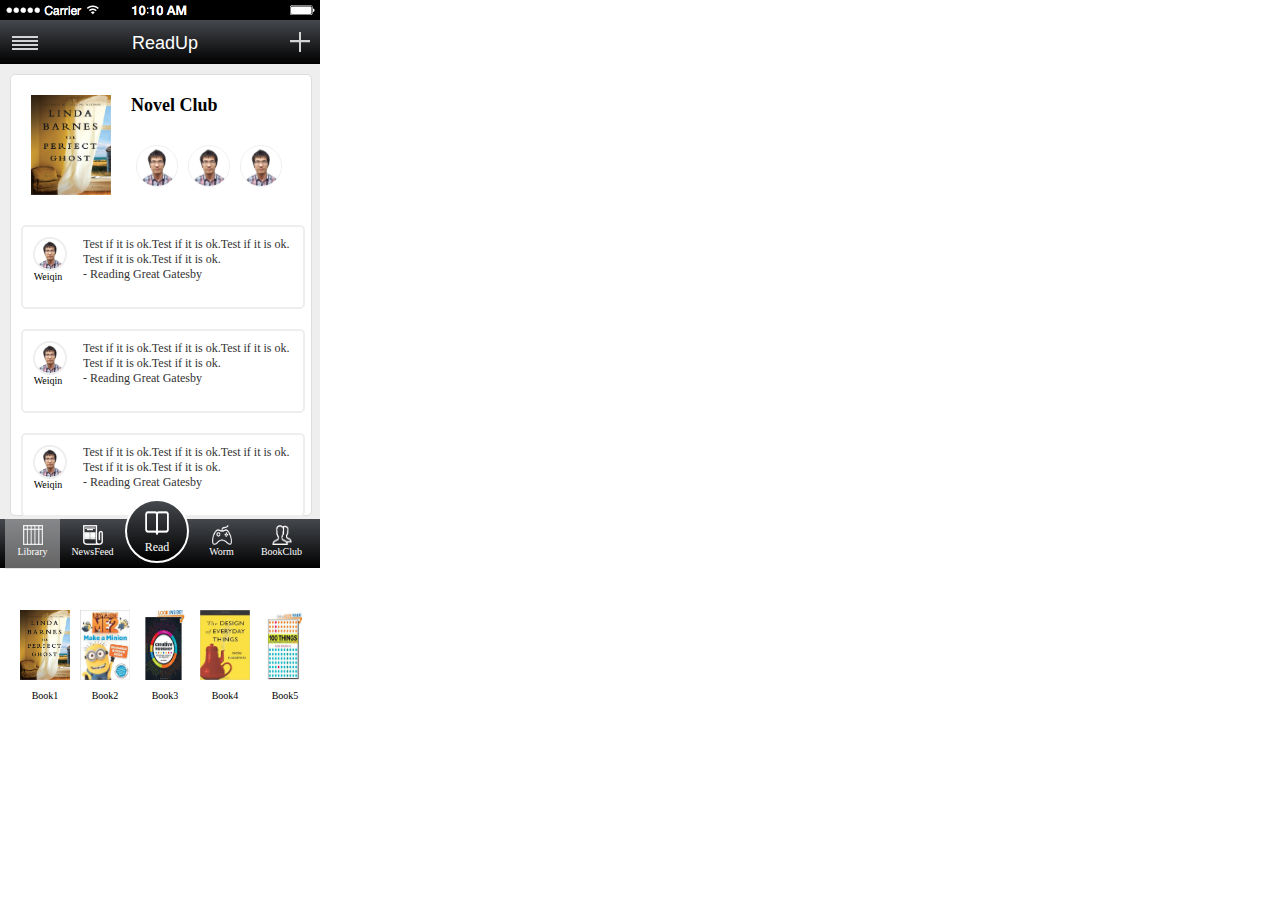
==== commit 5fb47f0e: "Add page for book, book club" ====
--- a/readup.html
+++ b/readup.html
@@ -9,7 +9,7 @@
 	<div class="iphone-container">
 		<div class="header">
 			<div class="list-btn"></div>
-			<p>ReadUp</p>
+			<div class="title">ReadUp</div>
 			<div class="add-btn"></div>
 		</div>
 		<div class="content-container">
@@ -22,33 +22,33 @@
 				</div>
 				<div id="mybook">
 					<div class="lib-row">
-						<div class="lib-book">
-							<img src="images/books/book1.png"/>
-						</div>
-						<div class="lib-book">
+						<div class="lib-book book">
+							<img src="images/books/book1.png"/>
+						</div>
+						<div class="lib-book book">
 							<img src="images/books/book2.png"/>
 						</div>
-						<div class="lib-book">
+						<div class="lib-book book">
 							<img src="images/books/book3.png"/>
 						</div>
 					</div>
 
 					<div class="lib-row">
-						<div class="lib-book">
-							<img src="images/books/book4.png"/>
-						</div>
-						<div class="lib-book">
+						<div class="lib-book book">
+							<img src="images/books/book4.png"/>
+						</div>
+						<div class="lib-book book">
 							<img src="images/books/book5.png"/>
 						</div>
-						<div class="lib-book">
-							<img src="images/books/book1.png"/>
-						</div>
-					</div>
-					<div class="lib-row">
-						<div class="lib-book">
-							<img src="images/books/book1.png"/>
-						</div>
-						<div class="lib-book">
+						<div class="lib-book book">
+							<img src="images/books/book1.png"/>
+						</div>
+					</div>
+					<div class="lib-row">
+						<div class="lib-book book">
+							<img src="images/books/book1.png"/>
+						</div>
+						<div class="lib-book book">
 							<img src="images/books/book1.png"/>
 						</div>
 					</div>
@@ -57,22 +57,22 @@
 
 				<div id="suggestion">
 					<div class="lib-row">
-						<div class="lib-book">
+						<div class="lib-book book">
 							<img src="images/books/book2.png"/>
 						</div>
-						<div class="lib-book">
-							<img src="images/books/book4.png"/>
-						</div>
-						<div class="lib-book">
+						<div class="lib-book book">
+							<img src="images/books/book4.png"/>
+						</div>
+						<div class="lib-book book">
 							<img src="images/books/book5.png"/>
 						</div>
 					</div>
 
 					<div class="lib-row">
-						<div class="lib-book">
-							<img src="images/books/book4.png"/>
-						</div>
-						<div class="lib-book">
+						<div class="lib-book book">
+							<img src="images/books/book4.png"/>
+						</div>
+						<div class="lib-book book">
 							<img src="images/books/book4.png"/>
 						</div>
 					</div>
@@ -82,25 +82,25 @@
 
 				<div id="wishlist">
 					<div class="lib-row">
-						<div class="lib-book">
+						<div class="lib-book book">
 							<img src="images/books/book3.png"/>
 						</div>
-						<div class="lib-book">
+						<div class="lib-book book">
 							<img src="images/books/book5.png"/>
 						</div>
-						<div class="lib-book">
-							<img src="images/books/book4.png"/>
-						</div>
-					</div>
-
-					<div class="lib-row">
-						<div class="lib-book">
+						<div class="lib-book book">
+							<img src="images/books/book4.png"/>
+						</div>
+					</div>
+
+					<div class="lib-row">
+						<div class="lib-book book">
 							<img src="images/books/book2.png"/>
 						</div>
-						<div class="lib-book">
-							<img src="images/books/book1.png"/>
-						</div>
-						<div class="lib-book">
+						<div class="lib-book book">
+							<img src="images/books/book1.png"/>
+						</div>
+						<div class="lib-book book">
 							<img src="images/books/book1.png"/>
 						</div>
 					</div>
@@ -120,58 +120,99 @@
 					<div class="feeds">
 						<div class="user-pic"><img src="images/profile.png"><p>Weiqin</p></div>
 						<div class="user-text"><p>Test if it is ok.Test if it is ok.Test if it is ok.Test if it is ok.Test if it is ok.</p><p> - Reading Great Gatesby</p></div>
-						<div class="user-book"><img src="images/books/book1.png"></div>		
+						<div class="user-book book"><img src="images/books/book1.png"></div>		
 					</div>
 					<div class="feeds">
 						<div class="user-pic"><img src="images/profile.png"><p>Weiqin</p></div>
 						<div class="user-text"><p>Test if it is ok.Test if it is ok.Test if it is ok.Test if it is ok.Test if it is ok.</p><p> - Reading Great Gatesby</p></div>
-						<div class="user-book"><img src="images/books/book1.png"></div>		
+						<div class="user-book book"><img src="images/books/book1.png"></div>		
 					</div>
 					<div class="feeds">
 						<div class="user-pic"><img src="images/profile.png"><p>Weiqin</p></div>
 						<div class="user-text"><p>Test if it is ok.Test if it is ok.Test if it is ok.Test if it is ok.Test if it is ok.</p><p> - Reading Great Gatesby</p></div>
-						<div class="user-book"><img src="images/books/book1.png"></div>		
+						<div class="user-book book"><img src="images/books/book1.png"></div>		
 					</div>
 					<div class="feeds">
 						<div class="user-pic"><img src="images/profile.png"><p>Weiqin</p></div>
 						<div class="user-text"><p>Test if it is ok.Test if it is ok.Test if it is ok.Test if it is ok.Test if it is ok.</p><p> - Reading Great Gatesby</p></div>
-						<div class="user-book"><img src="images/books/book1.png"></div>		
+						<div class="user-book book"><img src="images/books/book1.png"></div>		
 					</div>
 				</div>
 			</div>
 			<!-- Page newsfeed end -->
 			<!-- Page bookworm end -->
 			<div class="content-page" id="page-worm">
-				<div class="info">
-					<div class="infotitle">Name</div>
-					<div class="infotext orange">Book Worm</div>
-				</div>
-				<div class="info">
-					<div class="infotitle">Age</div>
-					<div class="infotext blue">14 Days</div>
-				</div>
-				<div class="info">
-					<div class="infotitle">Level</div>
-					<div class="infotext green">lvl 14</div>
-				</div>
-				<div class="info">
-					<div class="infotitle">Favorite Food</div>
-					<div class="infotext deepblue">Fiction</div>
-				</div>
-				<div class="info">
-					<div class="infotitle">Status</div>
-					<div class="infotext red status">Hungry</div>
-				</div>
-				<div class="pic-worm">
-					<img src="images/worm.png"/>
-					<div class="quote-worm">To do or not to do, this is a question.</div>
-				</div>
-				<div class="add-food">
-					<p>Food: 55 pages left.</p><div class="btn-feed blue">+ Feed</div>
-					<div class="food"></div>
+				<div class="worm-block">
+					<div class="info">
+						<div class="infotitle">Name</div>
+						<div class="infotext orange">Book Worm</div>
+					</div>
+					<div class="info">
+						<div class="infotitle">Age</div>
+						<div class="infotext blue">14 Days</div>
+					</div>
+					<div class="info">
+						<div class="infotitle">Level</div>
+						<div class="infotext green">lvl 14</div>
+					</div>
+					<div class="info">
+						<div class="infotitle">Favorite Food</div>
+						<div class="infotext deepblue">Fiction</div>
+					</div>
+					<div class="info">
+						<div class="infotitle">Status</div>
+						<div class="infotext red status">Hungry</div>
+					</div>
+					<div class="pic-worm">
+						<img src="images/worm.png"/>
+						<div class="quote-worm">To do or not to do, this is a question.</div>
+					</div>
+					<div class="add-food">
+						<p>Food: 55 pages left.</p><div class="btn-feed blue">+ Feed</div>
+						<div class="food"></div>
+					</div>
 				</div>
 			</div>
 			<!-- Page bookworm end -->
+			<!-- Page bookclub end -->
+			<div class="content-page" id="page-club">
+				<div class="club-block">
+					<div class="club-circle"><img src="images/club1.png"/></div>
+					<div class="club-circle"><img src="images/club1.png"/></div>
+					<div class="club-circle"><img src="images/club1.png"/></div>
+					<div class="club-circle"><img src="images/club1.png"/></div>
+					<div class="club-circle"><img src="images/club1.png"/></div>
+				</div>
+			</div>
+			<div class="content-page" id="page-clubinfo">
+				<div class="club-block">
+					<div class="club-book"><img src="images/books/book1.png"></div>
+					<div class="club-name">Novel Club</div>
+					<div class="club-member">
+						<img src="images/profile.png"/>
+						<img src="images/profile.png"/>
+						<img src="images/profile.png"/>
+					</div>
+						<div class="feeds">
+							<div class="user-pic"><img src="images/profile.png"><p>Weiqin</p></div>
+							<div class="user-text"><p>Test if it is ok.Test if it is ok.Test if it is ok. Test if it is ok.Test if it is ok.</p><p> - Reading Great Gatesby</p></div>
+						</div>
+						<div class="feeds">
+							<div class="user-pic"><img src="images/profile.png"><p>Weiqin</p></div>
+							<div class="user-text"><p>Test if it is ok.Test if it is ok.Test if it is ok. Test if it is ok.Test if it is ok.</p><p> - Reading Great Gatesby</p></div>
+						</div>
+						<div class="feeds">
+							<div class="user-pic"><img src="images/profile.png"><p>Weiqin</p></div>
+							<div class="user-text"><p>Test if it is ok.Test if it is ok.Test if it is ok. Test if it is ok.Test if it is ok.</p><p> - Reading Great Gatesby</p></div>
+						</div>
+						<div class="feeds">
+							<div class="user-pic"><img src="images/profile.png"><p>Weiqin</p></div>
+							<div class="user-text"><p>Test if it is ok.Test if it is ok.Test if it is ok. Test if it is ok.Test if it is ok.</p><p> - Reading Great Gatesby</p></div>
+						</div>
+				</div>
+			</div>
+			<!-- Page bookclub end -->
+			<!-- Page profile end -->
 			<div class="content-page" id="page-profile">
 				<div class="user-background"></div>
 				<div class="user-pic"><img src="images/profile.png"></div>
@@ -196,7 +237,65 @@
 					<div class="badge-icon" style="background-position:189px 121px;"></div>
 				</div>
 			</div>
-
+			<!-- Page profile end -->
+			<!-- Page book start -->
+			<div class="content-page" id="page-book">
+				<div class="book-block">
+					<div class="book-pic"><img src="./images/books/book1.png"></div>
+					<div class="book-info">
+						<div class="book-name">Book 1</div>
+						<div class="progress">
+					    <div class="progress-bar" style="width: 40%"><div class="progress-percent">40%</div></div>
+					    </div>
+						
+						<div class="author">Author Ether</div>
+						<div class="description"><strong>Description</strong>: Lorem ipsum dolor sit amet, consectetur adipiscing elit. Donec pellentesque lacus dui, sed sollicitudin nulla accumsan eget. </div>
+					</div>
+					<div class="book-rate">
+						<div class="star-rating">
+							<input type="radio" name="rating" value="1"><i></i>
+							<input type="radio" name="rating" value="2"><i></i>
+							<input type="radio" name="rating" value="3"><i></i>
+							<input type="radio" name="rating" value="4"><i></i>
+							<input type="radio" name="rating" value="5"><i></i>
+						</div>
+					</div>
+					<div class="btn-recommend blue">Recommend it!</div>
+				</div>
+				<div class="newsfeed">
+						<div class="feeds">
+							<div class="user-pic"><img src="images/profile.png"><p>Weiqin</p></div>
+							<div class="user-text"><p>Test if it is ok.Test if it is ok.Test if it is ok. Test if it is ok.Test if it is ok.</p><p> - Reading Great Gatesby</p></div>
+						</div>
+						<div class="feeds">
+							<div class="user-pic"><img src="images/profile.png"><p>Weiqin</p></div>
+							<div class="user-text"><p>Test if it is ok.Test if it is ok.Test if it is ok. Test if it is ok.Test if it is ok.</p><p> - Reading Great Gatesby</p></div>
+						</div>
+						<div class="feeds">
+							<div class="user-pic"><img src="images/profile.png"><p>Weiqin</p></div>
+							<div class="user-text"><p>Test if it is ok.Test if it is ok.Test if it is ok. Test if it is ok.Test if it is ok.</p><p> - Reading Great Gatesby</p></div>
+						</div>
+						<div class="feeds">
+							<div class="user-pic"><img src="images/profile.png"><p>Weiqin</p></div>
+							<div class="user-text"><p>Test if it is ok.Test if it is ok.Test if it is ok. Test if it is ok.Test if it is ok.</p><p> - Reading Great Gatesby</p></div>
+						</div>
+				</div>
+			</div>
+			<!-- Page book end -->
+			
+			<!-- Page Add book start -->
+			<div class="content-page" id="page-addbook">
+				<div class="addbook-block">
+					<div class="addbook-pic"><img src="images/camera.png"></div>
+					<input type="text" placeholder="Book Name"/>
+					<input type="text" placeholder="Author Name"/>
+					<input type="text" placeholder="ISBN"/>
+					<div class="btn-scan blue">Add to Library</div>
+					<div class="addbook-or">Or</div>
+					<div class="btn-scan blue">Scan Barcode</div>
+				</div>
+			</div>
+			<!-- Page Add book end -->
 
 		</div>
 		
--- a/styles/style.css
+++ b/styles/style.css
@@ -61,15 +61,25 @@
 	width: 32px;
 	height: 32px;
 	background-image: url('../images/list.png');
-	margin:6px auto 6px 10px;
-}
-.header p{
-	float: left;
-	margin: 15px auto 10px 95px;
-	font-size: 17px;
+	margin:6px 0px 6px 10px;
+}
+.header .add-btn{
+	float: right;
+	width: 20px;
+	height: 20px;
+	background-image: url('../images/add.png');
+	margin:12px 10px 12px 0px;
+}
+.header .title{
+	float: left;
+	margin: 0 0 0 0;
+	height: 31px;
+	width: 246px;
+	text-align: center;
+	padding-top: 13px;
+	font-size: 18px;
 	font-family:Helvetica;
 	font-weight: 500;
-	text-align: center;
 	color: white;
 }
 .content-container{
@@ -80,7 +90,7 @@
 }
 /*Page for library*/
 #page-lib{
-	display: block;
+	display: none;
 	background: #FFFFFF;
 	width: 320px;
 	height: 540px;
@@ -254,9 +264,18 @@
 	width: 320px;
 	height: 500px;
 	display: none;
+	padding-top: 10px;
+}
+#page-worm .worm-block{
+	margin: 0px 10px auto 10px;
+	width: 300px;
+	height: 430px;
+	border-radius: 5px;
+	border: 1px solid #dddddd;
+	background: white;
 }
 #page-worm .info{
-	width: 320px;
+	width: 300px;
 	height: 49px;
 	margin: 0 0 0 0;
 	border-bottom: 1px solid #dddddd;
@@ -290,8 +309,8 @@
 }
 #page-worm .quote-worm{
 	position: absolute;
-	right: 40px;
-	top: 340px;
+	right: 31px;
+	top: 344px;
 	color: white;
 	font-size: 12px;
 	font-weight: 200;
@@ -406,9 +425,13 @@
 	position: relative;
 }
 #page-profile .badges{
-	position: relative;
-	top:170px;
-	width: 320px;
+	float: left;
+	margin: 170px 10px auto 10px;
+	width: 300px;
+	height: 230px;
+	background: white;
+	border-radius: 5px;
+	border: 1px solid #dddddd;
 }
 #page-profile .badges .badge-icon{
 	background-image: url(../images/badges.png);
@@ -417,9 +440,393 @@
 	border-radius: 55px;
 	border: 1px solid #dddddd;
 	float: left;
-	margin:10px 0px 10px 18px;
+	margin:14px 0px 0px 14px;
 }
 /*Page for profile End*/
+
+/*Page for book start*/
+#page-book{
+	width: 320px;
+	height: 500px;
+	display: none;
+	background: #eeeeee;
+	overflow-y: scroll;
+	overflow-x:hidden;
+}
+#page-book .book-block{
+	width: 300px;
+	background: white;
+	margin: 10px 10px 10px 10px;
+	border-radius: 5px;
+	border: 1px solid #dddddd;
+	height: 200px;
+}
+#page-book .book-pic{
+	float: left;
+	width: 60px;
+	height: 100px;
+	margin:20px 20px 20px 20px;
+}
+#page-book .book-pic img{
+	width: 80px;
+	height: 120px;
+}
+#page-book .book-info{
+	float: left;
+	width: 160px;
+	/*height: 200px;*/
+	margin: 20px 20px 10px 20px;
+}
+#page-book .book-info .book-name{
+	font-size: 14px;
+	font-weight: bold;
+	margin-bottom: 5px;
+}
+
+#page-book .book-info .progress {
+/*overflow: hidden;*/
+height: 16px;
+margin-bottom: 5px;
+background-color: #cccccc;
+border-radius: 8px;
+-webkit-box-shadow: inset 0 1px 2px rgba(0,0,0,.1);
+box-shadow: inset 0 1px 2px rgba(0,0,0,.1);
+}
+
+#page-book .book-info .progress-bar{
+	float: left;
+	width: 0;
+	height: 100%;
+	font-size: 12px;
+	line-height: 20px;
+	border-radius: 8px;
+	color: #fff;
+	text-align: center;
+	background-color: #428bca;
+	-webkit-box-shadow: inset 0 -1px 0 rgba(0,0,0,.15);
+	box-shadow: inset 0 -1px 0 rgba(0,0,0,.15);
+	-webkit-transition: width .6s ease;
+	transition: width .6s ease;
+}
+#page-book .book-info .progress-percent{
+	margin-left: 10px;
+	margin-top: -1px;
+	float: left;
+	font-size: 10px;
+}
+#page-book .book-info .author{
+	font-size: 12px;
+	font-weight: bold;
+	float: left;
+	margin-bottom: 5px;
+}
+#page-book .book-info .description{
+	font-size: 12px;
+	font-weight: 300;
+	float: left;
+}
+#page-book .book-rate{
+	float: left;
+	width: 150px;
+	height: 30px;
+	padding-left: 10px;
+}
+.star-rating {
+  font-size: 0;
+  white-space: nowrap;
+  display: inline-block;
+  width: 100px;
+  height: 20px;
+  overflow: hidden;
+  position: relative;
+  background: url('data:image/svg+xml;utf-8,<svg version="1.1" xmlns="http://www.w3.org/2000/svg" xmlns:xlink="http://www.w3.org/1999/xlink" x="0px" y="0px" width="20px" height="20px" viewBox="0 0 20 20" enable-background="new 0 0 20 20" xml:space="preserve"><polygon fill="#DDDDDD" points="10,0 13.09,6.583 20,7.639 15,12.764 16.18,20 10,16.583 3.82,20 5,12.764 0,7.639 6.91,6.583 "/></svg>');
+  background-size: contain;
+}
+.star-rating i {
+  opacity: 0;
+  position: absolute;
+  left: 0;
+  top: 0;
+  height: 100%;
+  width: 20%;
+  z-index: 1;
+  background: url('data:image/svg+xml;utf-8,<svg version="1.1" xmlns="http://www.w3.org/2000/svg" xmlns:xlink="http://www.w3.org/1999/xlink" x="0px" y="0px" width="20px" height="20px" viewBox="0 0 20 20" enable-background="new 0 0 20 20" xml:space="preserve"><polygon fill="#FFDF88" points="10,0 13.09,6.583 20,7.639 15,12.764 16.18,20 10,16.583 3.82,20 5,12.764 0,7.639 6.91,6.583 "/></svg>');
+  background-size: contain;
+}
+.star-rating input {
+  -moz-appearance: none;
+  -webkit-appearance: none;
+  opacity: 0;
+  display: inline-block;
+  width: 20%;
+  height: 100%;
+  margin: 0;
+  padding: 0;
+  z-index: 2;
+  position: relative;
+}
+.star-rating input:hover + i,
+.star-rating input:checked + i {
+  opacity: 1;
+}
+.star-rating i ~ i {
+  width: 40%;
+}
+.star-rating i ~ i ~ i {
+  width: 60%;
+}
+.star-rating i ~ i ~ i ~ i {
+  width: 80%;
+}
+.star-rating i ~ i ~ i ~ i ~ i {
+  width: 100%;
+}
+#page-book .btn-recommend{
+	padding: 5px 10px 5px 10px;
+	border-radius: 5px;
+	font-family: .LucidaGrandeUI;
+	font-size: 13px;
+	color: #FFFFFF;
+	float: left;
+	margin: 0px auto auto 20px;
+}
+#page-book .newsfeed{
+	width: 300px;
+	background: white;
+	margin: 10px 10px 10px 10px;
+	border-radius: 5px;
+	border: 1px solid #dddddd;
+	height: 400px;
+}
+
+#page-book .newsfeed .feeds{
+	width: 280px;
+	margin: 10px 10px 10px 10px;
+	min-height: 80px;
+	border-radius: 5px;
+	border: 2px solid #eeeeee;
+	background-color: white;
+}
+#page-book .newsfeed .feeds .user-pic{
+	float: left;
+	width: 30px;
+	height: 60px;
+	margin: 10px 10px 10px 10px;
+}
+#page-book .newsfeed .feeds .user-pic img{
+	float: left;
+	width: 30px;
+	height: 30px;
+	border-radius: 40px;
+	border: 2px solid #eeeeee;
+}
+#page-book .newsfeed .feeds .user-pic p{
+	text-align: center;
+	margin-top: 0;
+	float: left;
+	width: 30px;
+	font-size: 10px;
+}
+#page-book .newsfeed .feeds .user-text{
+	float: left;
+	width: 220px;
+	min-height: 50px;
+	max-height: 200px;
+	margin: 10px 0px 10px 10px;
+	overflow: hidden;
+}
+#page-book .newsfeed .feeds .user-text p{
+	float: left;
+	width:220px;
+	font-size: 12px;
+	font-weight: 300;
+	margin: 0px 0 0 0;
+	color: #333333;
+}
+
+/*Page for book end*/
+
+/*Page for addbook end*/
+#page-addbook{
+	display: none;
+	background: #eeeeee;
+	width: 320px;
+	height: 458px;
+	padding-top: 10px;
+}
+#page-addbook .addbook-block{
+	width: 300px;
+	background: white;
+	margin: 0px 10px 10px 10px;
+	border-radius: 5px;
+	border: 1px solid #dddddd;
+	height: 310px;
+}
+#page-addbook .addbook-pic{
+	float: left;
+	width: 100px;
+	height: 100px;
+	padding: 20px 20px 40px 20px;
+}
+#page-addbook .addbook-pic img{
+	width: 100%;
+	height: 100%;
+}
+#page-addbook input[type='text']{
+	float: left;
+	margin: 20px 0px 0px 0px;
+	width: 140px;
+	height: 30px;
+	font-size: 12px;
+	background: none;
+	border-top: none;
+	border-left: none;
+	border-right: none;
+	border-bottom: 2px solid #eeeee;
+}
+#page-addbook .btn-scan{
+	width: 80%;
+	text-align: center;
+	padding: 5px 10px 5px 10px;
+	border-radius: 5px;
+	font-family: .LucidaGrandeUI;
+	font-size: 14px;
+	color: #FFFFFF;
+	float: left;
+	margin: 20px auto 20px 20px;
+}
+#page-addbook .addbook-or{
+	float: left;
+	width: 100%;
+	text-align: center;
+	margin: 0px 0 0px 0;
+	font-size: 14px;
+	color: #dddddd;
+}
+/*Page for addbook end*/
+
+/*Page for bookclub start*/
+#page-club{
+	width: 320px;
+	height: 450px;
+	display: none;
+	background: #eeeeee;
+	padding-top: 10px;
+}
+#page-club .club-block{
+	width: 300px;
+	height: 440px;
+	background: white;
+	border-radius: 5px;
+	border: 1px solid #dddddd;
+	margin-left: 10px;
+}
+.club-block .club-circle{
+	float: left;
+	width: 100px;
+	height: 100px;
+	margin: 20px 20px 20px 20px;
+}
+.club-block .club-circle img{
+	width: 120px;
+	height: 120px;
+}
+
+#page-clubinfo{
+	width: 320px;
+	height: 500px;
+	display: block;
+	background: #eeeeee;
+	padding-top: 10px;
+}
+#page-clubinfo .club-block{
+	width: 300px;
+	height: 440px;
+	background: white;
+	border-radius: 5px;
+	border: 1px solid #dddddd;
+	margin-left: 10px;
+}
+#page-clubinfo .club-block .club-book{
+	float: left;
+	width: 80px;
+	height: 100px;
+	margin:20px 20px 20px 20px;
+}
+#page-clubinfo .club-block .club-book img{
+	width: 80px;
+	height: 100px;
+}
+#page-clubinfo .club-block .club-name{
+	float: left;
+	width: 170px;
+	height: 40px;
+	font-size: 18px;
+	font-weight: bold;
+	margin-top: 20px;
+}
+#page-clubinfo .club-block .club-member{
+	float: left;
+	width: 170px;
+	height: 60px;
+}
+#page-clubinfo .club-block .club-member img{
+	float: left;
+	width: 40px;
+	height: 40px;
+	border-radius: 40px;
+	border:1px solid #eeeeee;
+	margin: 10px 5px 10px 5px;
+}
+
+#page-clubinfo .club-block .feeds{
+	float: left;
+	width: 280px;
+	margin: 10px 10px 10px 10px;
+	min-height: 80px;
+	border-radius: 5px;
+	border: 2px solid #eeeeee;
+	background-color: white;
+}
+#page-clubinfo .club-block .feeds .user-pic{
+	float: left;
+	width: 30px;
+	height: 60px;
+	margin: 10px 10px 10px 10px;
+}
+#page-clubinfo .club-block .feeds .user-pic img{
+	float: left;
+	width: 30px;
+	height: 30px;
+	border-radius: 40px;
+	border: 2px solid #eeeeee;
+}
+#page-clubinfo .club-block .feeds .user-pic p{
+	text-align: center;
+	margin-top: 0;
+	float: left;
+	width: 30px;
+	font-size: 10px;
+}
+#page-clubinfo .club-block .feeds .user-text{
+	float: left;
+	width: 220px;
+	min-height: 50px;
+	max-height: 200px;
+	margin: 10px 0px 10px 10px;
+	overflow: hidden;
+}
+#page-clubinfo .club-block .feeds .user-text p{
+	float: left;
+	width:220px;
+	font-size: 12px;
+	font-weight: 300;
+	margin: 0px 0 0 0;
+	color: #333333;
+}
+
+
+/*Page for bookclub end*/
 
 /*Footer Tab*/
 .footer-tab{
@@ -429,14 +836,14 @@
 	top: 519px;
 	width: 320px;
 	height: 49px;
-background: #45484d; /* Old browsers */
-background: -moz-linear-gradient(top,  #45484d 0%, #000000 100%); /* FF3.6+ */
-background: -webkit-gradient(linear, left top, left bottom, color-stop(0%,#45484d), color-stop(100%,#000000)); /* Chrome,Safari4+ */
-background: -webkit-linear-gradient(top,  #45484d 0%,#000000 100%); /* Chrome10+,Safari5.1+ */
-background: -o-linear-gradient(top,  #45484d 0%,#000000 100%); /* Opera 11.10+ */
-background: -ms-linear-gradient(top,  #45484d 0%,#000000 100%); /* IE10+ */
-background: linear-gradient(to bottom,  #45484d 0%,#000000 100%); /* W3C */
-filter: progid:DXImageTransform.Microsoft.gradient( startColorstr='#45484d', endColorstr='#000000',GradientType=0 ); /* IE6-9 */
+	background: #45484d; /* Old browsers */
+	background: -moz-linear-gradient(top,  #45484d 0%, #000000 100%); /* FF3.6+ */
+	background: -webkit-gradient(linear, left top, left bottom, color-stop(0%,#45484d), color-stop(100%,#000000)); /* Chrome,Safari4+ */
+	background: -webkit-linear-gradient(top,  #45484d 0%,#000000 100%); /* Chrome10+,Safari5.1+ */
+	background: -o-linear-gradient(top,  #45484d 0%,#000000 100%); /* Opera 11.10+ */
+	background: -ms-linear-gradient(top,  #45484d 0%,#000000 100%); /* IE10+ */
+	background: linear-gradient(to bottom,  #45484d 0%,#000000 100%); /* W3C */
+	filter: progid:DXImageTransform.Microsoft.gradient( startColorstr='#45484d', endColorstr='#000000',GradientType=0 ); /* IE6-9 */
 
 
 	color: white;
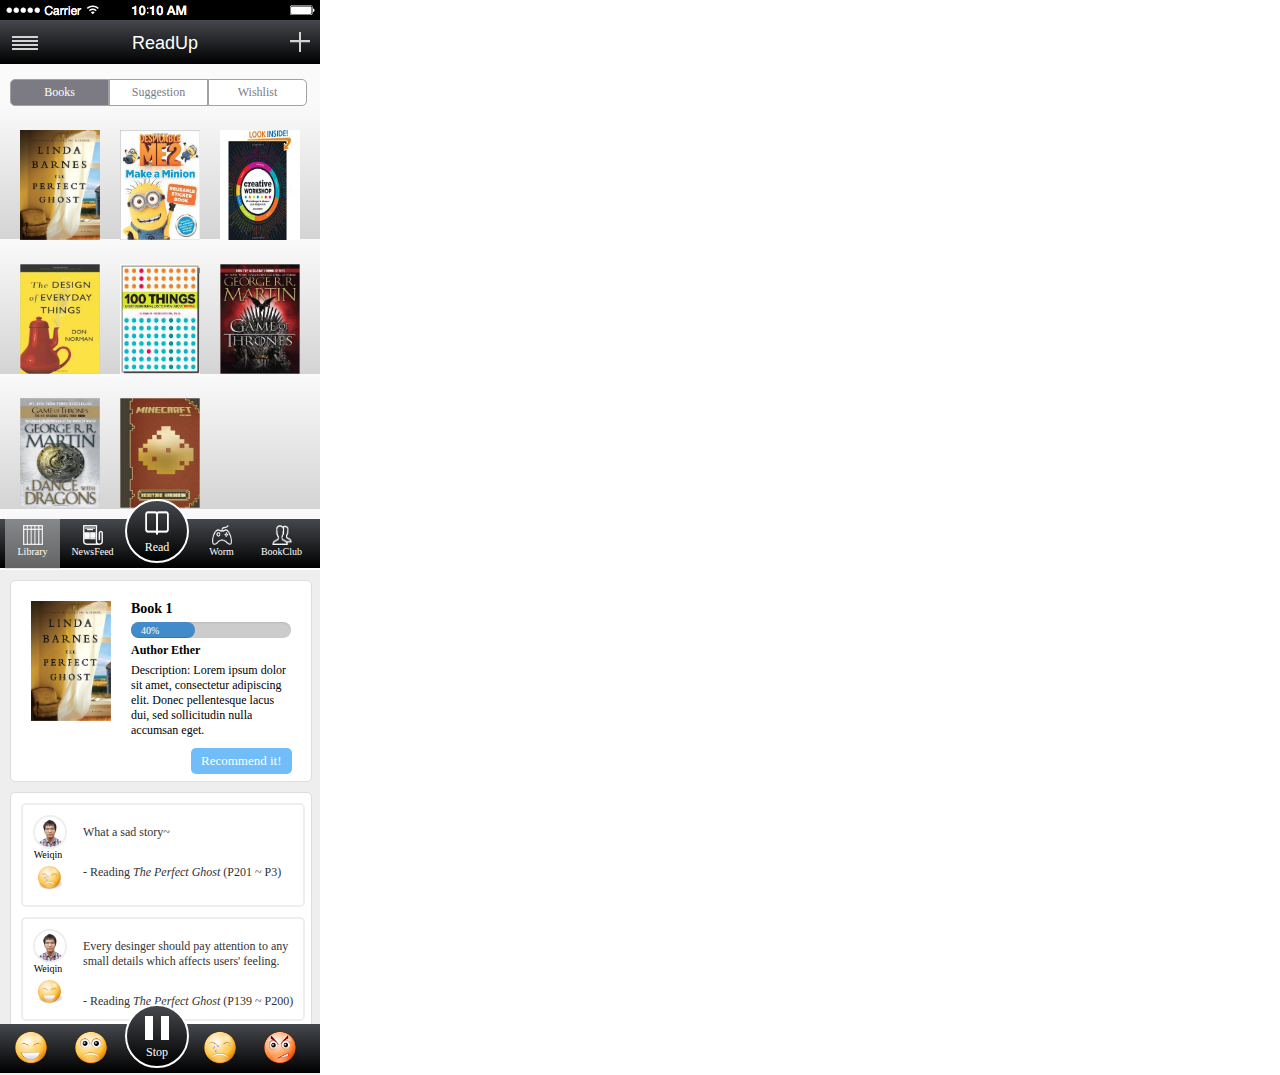
==== commit e44ceafa: "Finish the reading page. Modify club page." ====
--- a/readup.html
+++ b/readup.html
@@ -11,6 +11,7 @@
 			<div class="list-btn"></div>
 			<div class="title">ReadUp</div>
 			<div class="add-btn"></div>
+			<div class="exit-btn"></div>
 		</div>
 		<div class="content-container">
 			<div style="clear:both;"></div>
@@ -41,15 +42,15 @@
 							<img src="images/books/book5.png"/>
 						</div>
 						<div class="lib-book book">
-							<img src="images/books/book1.png"/>
-						</div>
-					</div>
-					<div class="lib-row">
-						<div class="lib-book book">
-							<img src="images/books/book1.png"/>
-						</div>
-						<div class="lib-book book">
-							<img src="images/books/book1.png"/>
+							<img src="images/books/book6.png"/>
+						</div>
+					</div>
+					<div class="lib-row">
+						<div class="lib-book book">
+							<img src="images/books/book7.png"/>
+						</div>
+						<div class="lib-book book">
+							<img src="images/books/book8.png"/>
 						</div>
 					</div>
 					<div class="lib-row"></div>
@@ -58,22 +59,22 @@
 				<div id="suggestion">
 					<div class="lib-row">
 						<div class="lib-book book">
-							<img src="images/books/book2.png"/>
-						</div>
-						<div class="lib-book book">
-							<img src="images/books/book4.png"/>
-						</div>
-						<div class="lib-book book">
-							<img src="images/books/book5.png"/>
-						</div>
-					</div>
-
-					<div class="lib-row">
-						<div class="lib-book book">
-							<img src="images/books/book4.png"/>
-						</div>
-						<div class="lib-book book">
-							<img src="images/books/book4.png"/>
+							<img src="images/books/book9.png"/>
+						</div>
+						<div class="lib-book book">
+							<img src="images/books/book10.png"/>
+						</div>
+						<div class="lib-book book">
+							<img src="images/books/book11.png"/>
+						</div>
+					</div>
+
+					<div class="lib-row">
+						<div class="lib-book book">
+							<img src="images/books/book12.png"/>
+						</div>
+						<div class="lib-book book">
+							<img src="images/books/book13.png"/>
 						</div>
 					</div>
 					<div class="lib-row"></div>
@@ -83,25 +84,25 @@
 				<div id="wishlist">
 					<div class="lib-row">
 						<div class="lib-book book">
-							<img src="images/books/book3.png"/>
-						</div>
-						<div class="lib-book book">
-							<img src="images/books/book5.png"/>
-						</div>
-						<div class="lib-book book">
-							<img src="images/books/book4.png"/>
-						</div>
-					</div>
-
-					<div class="lib-row">
-						<div class="lib-book book">
-							<img src="images/books/book2.png"/>
-						</div>
-						<div class="lib-book book">
-							<img src="images/books/book1.png"/>
-						</div>
-						<div class="lib-book book">
-							<img src="images/books/book1.png"/>
+							<img src="images/books/book14.png"/>
+						</div>
+						<div class="lib-book book">
+							<img src="images/books/book15.png"/>
+						</div>
+						<div class="lib-book book">
+							<img src="images/books/book13.png"/>
+						</div>
+					</div>
+
+					<div class="lib-row">
+						<div class="lib-book book">
+							<img src="images/books/book11.png"/>
+						</div>
+						<div class="lib-book book">
+							<img src="images/books/book12.png"/>
+						</div>
+						<div class="lib-book book">
+							<img src="images/books/book10.png"/>
 						</div>
 					</div>
 					<div class="lib-row">
@@ -118,24 +119,24 @@
 				<div class="my-pic"><img src="images/profile.png"/></div>
 				<div class="newsfeed">
 					<div class="feeds">
-						<div class="user-pic"><img src="images/profile.png"><p>Weiqin</p></div>
-						<div class="user-text"><p>Test if it is ok.Test if it is ok.Test if it is ok.Test if it is ok.Test if it is ok.</p><p> - Reading Great Gatesby</p></div>
-						<div class="user-book book"><img src="images/books/book1.png"></div>		
-					</div>
-					<div class="feeds">
-						<div class="user-pic"><img src="images/profile.png"><p>Weiqin</p></div>
-						<div class="user-text"><p>Test if it is ok.Test if it is ok.Test if it is ok.Test if it is ok.Test if it is ok.</p><p> - Reading Great Gatesby</p></div>
-						<div class="user-book book"><img src="images/books/book1.png"></div>		
-					</div>
-					<div class="feeds">
-						<div class="user-pic"><img src="images/profile.png"><p>Weiqin</p></div>
-						<div class="user-text"><p>Test if it is ok.Test if it is ok.Test if it is ok.Test if it is ok.Test if it is ok.</p><p> - Reading Great Gatesby</p></div>
-						<div class="user-book book"><img src="images/books/book1.png"></div>		
-					</div>
-					<div class="feeds">
-						<div class="user-pic"><img src="images/profile.png"><p>Weiqin</p></div>
-						<div class="user-text"><p>Test if it is ok.Test if it is ok.Test if it is ok.Test if it is ok.Test if it is ok.</p><p> - Reading Great Gatesby</p></div>
-						<div class="user-book book"><img src="images/books/book1.png"></div>		
+						<div class="user-pic"><img src="images/profile.png" class="user-profile-pic"><p>Weiqin</p><img src="./images/happy.png" class="user-feel"></div>
+						<div class="user-text"><p>It is very funny to see all the minions chasing for the ice creams! Hahaha~</p><p>- Reading <i>Despical Me</i></p></div>
+						<div class="user-book book"><img src="images/books/book2.png"></div>		
+					</div>
+					<div class="feeds">
+						<div class="user-pic"><img src="images/siqi.jpg" class="user-profile-pic"><p>Siqi</p><img src="./images/happy.png" class="user-feel"></div>
+						<div class="user-text"><p>Every desinger should pay attention to any small details which affects users' feeling. </p><p> - Reading <i>Design Everyday Things</i></p></div>
+						<div class="user-book book"><img src="images/books/book4.png"></div>		
+					</div>
+					<div class="feeds">
+						<div class="user-pic"><img src="images/sab.jpg" class="user-profile-pic"><p>Sab</p><img src="./images/sad.png" class="user-feel"></div>
+						<div class="user-text"><p>To many to read! Although it is really a five star book! </p><p> - Reading <i>100 Things</i></p></div>
+						<div class="user-book book"><img src="images/books/book5.png"></div>		
+					</div>
+					<div class="feeds">
+						<div class="user-pic"><img src="images/omkar.jpg" class="user-profile-pic"><p>Omkar</p><img src="./images/cry.png" class="user-feel"></div>
+						<div class="user-text"><p>Why those characters I like are killed one by one? </p><p> - Reading <i>Songs of Ice and Fire</i></p></div>
+						<div class="user-book book"><img src="images/books/book6.png"></div>		
 					</div>
 				</div>
 			</div>
@@ -161,11 +162,12 @@
 					</div>
 					<div class="info">
 						<div class="infotitle">Status</div>
+						<div class="status-notice"><p><span id="status-no">0</span>/4</p></div>
 						<div class="infotext red status">Hungry</div>
 					</div>
 					<div class="pic-worm">
 						<img src="images/worm.png"/>
-						<div class="quote-worm">To do or not to do, this is a question.</div>
+						<div class="quote-worm">Hey!!! Click me. I can speak!</div>
 					</div>
 					<div class="add-food">
 						<p>Food: 55 pages left.</p><div class="btn-feed blue">+ Feed</div>
@@ -177,38 +179,41 @@
 			<!-- Page bookclub end -->
 			<div class="content-page" id="page-club">
 				<div class="club-block">
-					<div class="club-circle"><img src="images/club1.png"/></div>
-					<div class="club-circle"><img src="images/club1.png"/></div>
-					<div class="club-circle"><img src="images/club1.png"/></div>
-					<div class="club-circle"><img src="images/club1.png"/></div>
-					<div class="club-circle"><img src="images/club1.png"/></div>
+					<div class="club-rect"><img src="images/club2.png"/></div>
+					<div class="club-name">Frozen Book Club</div>
+					<div class="club-rect"><img src="images/club3.png"/></div>
+					<div class="club-name">Romatic Book Club</div>
+					<div class="club-rect"><img src="images/club4.png"/></div>
+					<div class="club-name">Science Book Club</div>
+					
 				</div>
 			</div>
 			<div class="content-page" id="page-clubinfo">
 				<div class="club-block">
 					<div class="club-book"><img src="images/books/book1.png"></div>
-					<div class="club-name">Novel Club</div>
+					<div class="club-name">Perfect Ghost Club</div>
 					<div class="club-member">
 						<img src="images/profile.png"/>
-						<img src="images/profile.png"/>
-						<img src="images/profile.png"/>
-					</div>
-						<div class="feeds">
-							<div class="user-pic"><img src="images/profile.png"><p>Weiqin</p></div>
-							<div class="user-text"><p>Test if it is ok.Test if it is ok.Test if it is ok. Test if it is ok.Test if it is ok.</p><p> - Reading Great Gatesby</p></div>
-						</div>
-						<div class="feeds">
-							<div class="user-pic"><img src="images/profile.png"><p>Weiqin</p></div>
-							<div class="user-text"><p>Test if it is ok.Test if it is ok.Test if it is ok. Test if it is ok.Test if it is ok.</p><p> - Reading Great Gatesby</p></div>
-						</div>
-						<div class="feeds">
-							<div class="user-pic"><img src="images/profile.png"><p>Weiqin</p></div>
-							<div class="user-text"><p>Test if it is ok.Test if it is ok.Test if it is ok. Test if it is ok.Test if it is ok.</p><p> - Reading Great Gatesby</p></div>
-						</div>
-						<div class="feeds">
-							<div class="user-pic"><img src="images/profile.png"><p>Weiqin</p></div>
-							<div class="user-text"><p>Test if it is ok.Test if it is ok.Test if it is ok. Test if it is ok.Test if it is ok.</p><p> - Reading Great Gatesby</p></div>
-						</div>
+						<img src="images/siqi.jpg"/>
+						<img src="images/sab.jpg"/>
+						<img src="images/omkar.jpg"/>
+					</div>
+					<div class="feeds">
+						<div class="user-pic"><img src="images/profile.png" class="user-profile-pic"><p>Weiqin</p><img src="./images/cry.png" class="user-feel"></div>
+						<div class="user-text"><p>What a sad story~</p><p>- Reading <i>The Perfect Ghost</i></p></div>
+					</div>
+					<div class="feeds">
+						<div class="user-pic"><img src="images/siqi.jpg" class="user-profile-pic"><p>Siqi</p><img src="./images/happy.png" class="user-feel"></div>
+						<div class="user-text"><p>Every desinger should pay attention to any small details which affects users' feeling. </p><p> - Reading <i>The Perfect Ghost</i></p></div>
+					</div>
+					<div class="feeds">
+						<div class="user-pic"><img src="images/sab.jpg" class="user-profile-pic"><p>Sab</p><img src="./images/sad.png" class="user-feel"></div>
+						<div class="user-text"><p>To many to read! Although it is really a five star book! </p><p> - Reading <i>The Perfect Ghost</i></p></div>
+					</div>
+					<div class="feeds">
+						<div class="user-pic"><img src="images/omkar.jpg" class="user-profile-pic"><p>Omkar</p><img src="./images/cry.png" class="user-feel"></div>
+						<div class="user-text"><p>Why those characters I like are killed one by one? </p><p> - Reading <i>The Perfect Ghost</i></p></div>
+					</div>
 				</div>
 			</div>
 			<!-- Page bookclub end -->
@@ -243,13 +248,13 @@
 				<div class="book-block">
 					<div class="book-pic"><img src="./images/books/book1.png"></div>
 					<div class="book-info">
-						<div class="book-name">Book 1</div>
+						<div class="book-name">The Perfect Ghost</div>
 						<div class="progress">
 					    <div class="progress-bar" style="width: 40%"><div class="progress-percent">40%</div></div>
 					    </div>
 						
-						<div class="author">Author Ether</div>
-						<div class="description"><strong>Description</strong>: Lorem ipsum dolor sit amet, consectetur adipiscing elit. Donec pellentesque lacus dui, sed sollicitudin nulla accumsan eget. </div>
+						<div class="author">Linda Barnes</div>
+						<div class="description"><strong>Description</strong>: Mousy and shy to the point of agoraphobic, Em Moore is the writing half of a celebrity biography team... </div>
 					</div>
 					<div class="book-rate">
 						<div class="star-rating">
@@ -263,22 +268,22 @@
 					<div class="btn-recommend blue">Recommend it!</div>
 				</div>
 				<div class="newsfeed">
-						<div class="feeds">
-							<div class="user-pic"><img src="images/profile.png"><p>Weiqin</p></div>
-							<div class="user-text"><p>Test if it is ok.Test if it is ok.Test if it is ok. Test if it is ok.Test if it is ok.</p><p> - Reading Great Gatesby</p></div>
-						</div>
-						<div class="feeds">
-							<div class="user-pic"><img src="images/profile.png"><p>Weiqin</p></div>
-							<div class="user-text"><p>Test if it is ok.Test if it is ok.Test if it is ok. Test if it is ok.Test if it is ok.</p><p> - Reading Great Gatesby</p></div>
-						</div>
-						<div class="feeds">
-							<div class="user-pic"><img src="images/profile.png"><p>Weiqin</p></div>
-							<div class="user-text"><p>Test if it is ok.Test if it is ok.Test if it is ok. Test if it is ok.Test if it is ok.</p><p> - Reading Great Gatesby</p></div>
-						</div>
-						<div class="feeds">
-							<div class="user-pic"><img src="images/profile.png"><p>Weiqin</p></div>
-							<div class="user-text"><p>Test if it is ok.Test if it is ok.Test if it is ok. Test if it is ok.Test if it is ok.</p><p> - Reading Great Gatesby</p></div>
-						</div>
+					<div class="feeds">
+						<div class="user-pic"><img src="images/profile.png" class="user-profile-pic"><p>Weiqin</p><img src="./images/cry.png" class="user-feel"></div>
+						<div class="user-text"><p>What a sad story~</p><p>- Reading <i>The Perfect Ghost</i></p></div>
+					</div>
+					<div class="feeds">
+						<div class="user-pic"><img src="images/siqi.jpg" class="user-profile-pic"><p>Siqi</p><img src="./images/happy.png" class="user-feel"></div>
+						<div class="user-text"><p>Every desinger should pay attention to any small details which affects users' feeling. </p><p> - Reading <i>The Perfect Ghost</i></p></div>
+					</div>
+					<div class="feeds">
+						<div class="user-pic"><img src="images/sab.jpg" class="user-profile-pic"><p>Sab</p><img src="./images/sad.png" class="user-feel"></div>
+						<div class="user-text"><p>To many to read! Although it is really a five star book! </p><p> - Reading <i>The Perfect Ghost</i></p></div>
+					</div>
+					<div class="feeds">
+						<div class="user-pic"><img src="images/omkar.jpg" class="user-profile-pic"><p>Omkar</p><img src="./images/cry.png" class="user-feel"></div>
+						<div class="user-text"><p>Why those characters I like are killed one by one? </p><p> - Reading <i>The Perfect Ghost</i></p></div>
+					</div>
 				</div>
 			</div>
 			<!-- Page book end -->
@@ -297,11 +302,71 @@
 			</div>
 			<!-- Page Add book end -->
 
+			
+
+
+
 		</div>
 		
 		<div class="blur-bg"></div>
 	</div>
-	<div class="footer-tab">
+	<!-- Page reading start -->
+			<div  id="page-read">
+				<div class="page-read-scroll">
+					<div class="book-block">
+						<div class="book-pic"><img src="./images/books/book1.png"></div>
+						<div class="book-info">
+							<div class="book-name">Book 1</div>
+							<div class="progress">
+						    <div class="progress-bar" style="width: 40%"><div class="progress-percent">40%</div></div>
+						    </div>
+							
+							<div class="author">Author Ether</div>
+							<div class="description"><strong>Description</strong>: Lorem ipsum dolor sit amet, consectetur adipiscing elit. Donec pellentesque lacus dui, sed sollicitudin nulla accumsan eget. </div>
+						</div>
+						<div class="book-rate">
+							<div class="star-rating">
+								<input type="radio" name="rating" value="1"><i></i>
+								<input type="radio" name="rating" value="2"><i></i>
+								<input type="radio" name="rating" value="3"><i></i>
+								<input type="radio" name="rating" value="4"><i></i>
+								<input type="radio" name="rating" value="5"><i></i>
+							</div>
+						</div>
+						<div class="btn-recommend blue">Recommend it!</div>
+					</div>
+
+				<div class="newsfeed">
+						<div class="feeds">
+							<div class="user-pic"><img src="images/profile.png" class="user-profile-pic"><p>Weiqin</p><img src="./images/cry.png" class="user-feel"></div>
+							<div class="user-text"><p>What a sad story~</p><p>- Reading <i>The Perfect Ghost</i> (P201 ~ P3)</p></div>
+						</div>
+						<div class="feeds">
+							<div class="user-pic"><img src="images/profile.png" class="user-profile-pic"><p>Weiqin</p><img src="./images/happy.png" class="user-feel"></div>
+							<div class="user-text"><p>Every desinger should pay attention to any small details which affects users' feeling. </p><p> - Reading <i>The Perfect Ghost</i> (P139 ~ P200)</p></div>
+						</div>
+						<div class="feeds">
+							<div class="user-pic"><img src="images/profile.png" class="user-profile-pic"><p>Weiqin</p><img src="./images/sad.png" class="user-feel"></div>
+							<div class="user-text"><p>To many to read! Although it is really a five star book! </p><p> - Reading <i>The Perfect Ghost</i> (P100 ~ P138)</p></div>
+						</div>
+						<div class="feeds">
+							<div class="user-pic"><img src="images/profile.png" class="user-profile-pic"><p>Weiqin</p><img src="./images/cry.png" class="user-feel"></div>
+							<div class="user-text"><p>Why those characters I like are killed one by one? </p><p> - Reading <i>The Perfect Ghost</i> (P1 ~ P99)</p></div>
+						</div>
+						
+				</div>
+				</div>
+					<div class="reading-footer-tab">
+							<div class="tab tab-happy"><img src="images/happy.png"/></div>
+							<div class="tab tab-sad"><img src="images/sad.png"/></div>
+							<div class="circle-tab" id="play-btn"><img src="images/pause.png"/><p>Stop</p></div>
+							<div class="tab tab-cry"><img src="images/cry.png"></div>
+							<div class="tab tab-angry"><img src="images/angry.png"></div>
+						</div>
+				<div class="blur-bg-read"></div>
+			</div>
+			<!-- Page reading end -->
+	<div class="footer-tab" id="footer-panel">
 			<div class="tab tab-lib tab-selected"><img src="images/lib.png"/><p>Library</p></div>
 			<div class="tab tab-news"><img src="images/feeds.png"/><p>NewsFeed</p></div>
 			<div class="circle-tab"><img src="images/read.png"/><p>Read</p></div>
@@ -309,11 +374,11 @@
 			<div class="tab tab-club"><img src="images/club.png"><p>BookClub</p></div>
 		</div>
 		<div class="start-booklist">
-			<div class="start-book"style="left:10px"><img src="images/books/book1.png" /><p>Book1</p></div>
-			<div class="start-book"style="left:70px"><img src="images/books/book2.png" /><p>Book2</p></div>
-			<div class="start-book"style="left:130px"><img src="images/books/book3.png" /><p>Book3</p></div>
-			<div class="start-book"style="left:190px"><img src="images/books/book4.png" /><p>Book4</p></div>
-			<div class="start-book"style="left:250px"><img src="images/books/book5.png" /><p>Book5</p></div>
+			<div class="start-book"style="left:10px"><img src="images/books/book1.png" /><p>Perfect Ghost</p></div>
+			<div class="start-book"style="left:70px"><img src="images/books/book2.png" /><p>Minion</p></div>
+			<div class="start-book"style="left:130px"><img src="images/books/book3.png" /><p>Circles</p></div>
+			<div class="start-book"style="left:190px"><img src="images/books/book4.png" /><p>Design of Everyday</p></div>
+			<div class="start-book"style="left:250px"><img src="images/books/book5.png" /><p>1000 Things</p></div>
 		</div>
 	<div class="hidden-menu">
 		<div class="avatar"><img src="images/profile.png"/></div>
@@ -323,6 +388,20 @@
 		<div class="menu">Setting</div>
 		<div class="menu">Logout</div>
 	</div>
+	<div class="message-box">
+		<div class="emotion"><img src="images/happy.png"><p>Happy</p></div>
+		<div class="page-no"><input type="text"/><p>Page</p></div>
+		<textarea placeholder="How is your feeling about this part of reading?"></textarea>
+		<div class="submit-btn blue">Post</div>
+		<div class="cancel-btn red">Cancel</div>
+	</div>
+	<div class="recommend-box">
+		<div class="book-pic"><img src="images/books/book1.png"></div>
+		<div class="book-title">The Perfect Ghost</div>
+		<textarea placeholder="Share your recommendation of this book with your friends?"></textarea>
+		<div class="submit-btn blue">Post</div>
+		<div class="cancel-btn red">Cancel</div>
+	</div>
 
 </body>
 </html>--- a/styles/style.css
+++ b/styles/style.css
@@ -64,12 +64,22 @@
 	margin:6px 0px 6px 10px;
 }
 .header .add-btn{
+	position: relative;
 	float: right;
 	width: 20px;
 	height: 20px;
 	background-image: url('../images/add.png');
 	margin:12px 10px 12px 0px;
 }
+.header .exit-btn{
+	position: relative;
+	float: right;
+	display:none;
+	width: 20px;
+	height: 20px;
+	background-image: url('../images/exit.png');
+	margin:12px 10px 12px 0px;
+}
 .header .title{
 	float: left;
 	margin: 0 0 0 0;
@@ -90,7 +100,7 @@
 }
 /*Page for library*/
 #page-lib{
-	display: none;
+	display: block;
 	background: #FFFFFF;
 	width: 320px;
 	height: 540px;
@@ -186,7 +196,7 @@
 
 #page-news .newsfeed{
 	width: 320px;
-	height: 350px;
+	height: 355px;
 	overflow-y:scroll;
 	position: absolute;
 	top: 124px;
@@ -204,30 +214,37 @@
 }
 #page-news .newsfeed .feeds .user-pic{
 	float: left;
-	width: 40px;
+	width: 30px;
 	height: 60px;
 	margin: 10px 10px 10px 10px;
 }
-#page-news .newsfeed .feeds .user-pic img{
-	float: left;
-	width: 40px;
-	height: 40px;
-	border-radius: 40px;
+#page-news .newsfeed .feeds .user-pic .user-profile-pic{
+	float: left;
+	width: 30px;
+	height: 30px;
+	border-radius: 30px;
 	border: 2px solid #eeeeee;
 }
 #page-news .newsfeed .feeds .user-pic p{
 	text-align: center;
 	margin-top: 0;
 	float: left;
-	width: 40px;
+	width: 30px;
 	font-size: 10px;
+	margin-bottom: 0;
+}
+#page-news .newsfeed .feeds .user-pic .user-feel{
+	float: left;
+	width: 25px;
+	height: 25px;
+	margin: 5px 5px 5px 5px;
 }
 #page-news .newsfeed .feeds .user-text{
 	float: left;
 	width: 170px;
 	min-height: 50px;
 	max-height: 200px;
-	margin: 10px 0px 10px 10px;
+	margin: 0px 0px 10px 10px;
 	overflow: hidden;
 }
 #page-news .newsfeed .feeds .user-text p{
@@ -242,7 +259,7 @@
 	float: right;
 	width: 40px;
 	height: auto;
-	margin: 20px 10px 10px 10px;
+	margin: 10px 10px 10px 10px;
 }
 #page-news .newsfeed .feeds .user-book img{
 	float: right;
@@ -262,9 +279,10 @@
 #page-worm{
 	background: #eeeeee;
 	width: 320px;
-	height: 500px;
+	height: 445px;
 	display: none;
 	padding-top: 10px;
+	overflow-y: hidden;
 }
 #page-worm .worm-block{
 	margin: 0px 10px auto 10px;
@@ -273,6 +291,7 @@
 	border-radius: 5px;
 	border: 1px solid #dddddd;
 	background: white;
+	overflow-y: hidden;
 }
 #page-worm .info{
 	width: 300px;
@@ -296,6 +315,14 @@
 	color: #FFFFFF;
 	float: right;
 	margin: 8px 20px auto auto;
+}
+#page-worm .info .status-notice{
+	float: left;
+}
+#page-worm .info .status-notice p{
+	margin: 13px 10px 10px 100px;
+	font-size: 18px;
+	color: #888888;
 }
 #page-worm .pic-worm{
 	width: 320px;
@@ -596,13 +623,13 @@
 	margin: 10px 10px 10px 10px;
 	border-radius: 5px;
 	border: 1px solid #dddddd;
-	height: 400px;
+	height: 500px;
 }
 
 #page-book .newsfeed .feeds{
 	width: 280px;
 	margin: 10px 10px 10px 10px;
-	min-height: 80px;
+	min-height: 100px;
 	border-radius: 5px;
 	border: 2px solid #eeeeee;
 	background-color: white;
@@ -613,11 +640,11 @@
 	height: 60px;
 	margin: 10px 10px 10px 10px;
 }
-#page-book .newsfeed .feeds .user-pic img{
+#page-book .newsfeed .feeds .user-pic .user-profile-pic{
 	float: left;
 	width: 30px;
 	height: 30px;
-	border-radius: 40px;
+	border-radius: 30px;
 	border: 2px solid #eeeeee;
 }
 #page-book .newsfeed .feeds .user-pic p{
@@ -626,6 +653,13 @@
 	float: left;
 	width: 30px;
 	font-size: 10px;
+	margin-bottom: 0;
+}
+#page-book .newsfeed .feeds .user-pic .user-feel{
+	float: left;
+	width: 25px;
+	height: 25px;
+	margin: 5px 5px 5px 5px;
 }
 #page-book .newsfeed .feeds .user-text{
 	float: left;
@@ -640,7 +674,7 @@
 	width:220px;
 	font-size: 12px;
 	font-weight: 300;
-	margin: 0px 0 0 0;
+	margin: 0px 0 20px 0;
 	color: #333333;
 }
 
@@ -708,40 +742,51 @@
 /*Page for bookclub start*/
 #page-club{
 	width: 320px;
-	height: 450px;
+	height: 690px;
 	display: none;
 	background: #eeeeee;
 	padding-top: 10px;
 }
 #page-club .club-block{
 	width: 300px;
-	height: 440px;
+	height: 680px;
 	background: white;
 	border-radius: 5px;
 	border: 1px solid #dddddd;
 	margin-left: 10px;
 }
-.club-block .club-circle{
-	float: left;
-	width: 100px;
-	height: 100px;
+.club-block .club-rect{
+	float: left;
+	width: 280px;
+	height: 145px;
 	margin: 20px 20px 20px 20px;
 }
-.club-block .club-circle img{
-	width: 120px;
-	height: 120px;
+.club-block .club-rect img{
+	width: 260px;
+	height: auto;
+	border-radius: 5px;
+}
+.club-block .club-name{
+	float: left;
+	width: 280px;
+	height: 30px;
+	margin: 0px 0px 10px 0px;
+	text-align: center;
+	font-size: 16px;
+	font-weight: 800;
+	border-bottom: 1px solid #eeeeee;
 }
 
 #page-clubinfo{
 	width: 320px;
-	height: 500px;
-	display: block;
+	height: 650px;
+	display: none;
 	background: #eeeeee;
 	padding-top: 10px;
 }
 #page-clubinfo .club-block{
 	width: 300px;
-	height: 440px;
+	height: 630px;
 	background: white;
 	border-radius: 5px;
 	border: 1px solid #dddddd;
@@ -749,41 +794,42 @@
 }
 #page-clubinfo .club-block .club-book{
 	float: left;
-	width: 80px;
-	height: 100px;
-	margin:20px 20px 20px 20px;
+	width: 60px;
+	height: 80px;
+	margin:20px 20px 0px 20px;
 }
 #page-clubinfo .club-block .club-book img{
-	width: 80px;
-	height: 100px;
+	width: 60px;
+	height: 80px;
 }
 #page-clubinfo .club-block .club-name{
 	float: left;
 	width: 170px;
 	height: 40px;
-	font-size: 18px;
+	font-size: 20px;
 	font-weight: bold;
 	margin-top: 20px;
 }
 #page-clubinfo .club-block .club-member{
 	float: left;
 	width: 170px;
-	height: 60px;
+	height: 40px;
+	margin-top: 0;
 }
 #page-clubinfo .club-block .club-member img{
 	float: left;
-	width: 40px;
-	height: 40px;
-	border-radius: 40px;
+	width: 30px;
+	height: 30px;
+	border-radius: 30px;
 	border:1px solid #eeeeee;
-	margin: 10px 5px 10px 5px;
+	margin: 0px 5px 10px 5px;
 }
 
 #page-clubinfo .club-block .feeds{
 	float: left;
 	width: 280px;
 	margin: 10px 10px 10px 10px;
-	min-height: 80px;
+	min-height: 100px;
 	border-radius: 5px;
 	border: 2px solid #eeeeee;
 	background-color: white;
@@ -794,11 +840,11 @@
 	height: 60px;
 	margin: 10px 10px 10px 10px;
 }
-#page-clubinfo .club-block .feeds .user-pic img{
+#page-clubinfo .club-block .feeds .user-pic .user-profile-pic{
 	float: left;
 	width: 30px;
 	height: 30px;
-	border-radius: 40px;
+	border-radius: 30px;
 	border: 2px solid #eeeeee;
 }
 #page-clubinfo .club-block .feeds .user-pic p{
@@ -807,7 +853,17 @@
 	float: left;
 	width: 30px;
 	font-size: 10px;
-}
+	margin-bottom: 0;
+}
+#page-clubinfo .club-block .feeds .user-pic .user-feel{
+	float: left;
+	width: 25px;
+	height: 25px;
+	margin: 5px 5px 5px 5px;
+}
+
+
+
 #page-clubinfo .club-block .feeds .user-text{
 	float: left;
 	width: 220px;
@@ -821,7 +877,7 @@
 	width:220px;
 	font-size: 12px;
 	font-weight: 300;
-	margin: 0px 0 0 0;
+	margin: 0px 0 20px 0;
 	color: #333333;
 }
 
@@ -904,7 +960,7 @@
 }
 
 .hidden-menu{
-	z-index: 1;
+	z-index: 101;
 	position: absolute;
 	float: left;
 	left: -200px;
@@ -983,16 +1039,449 @@
 }
 
 
-
-
-
-
-
-
-
-
-
-
+/*Page for read start*/
+#page-read{
+	width: 320px;
+	height: 505px;
+	display: block;
+	background: #eeeeee;
+	overflow-y: hidden;
+	overflow-x:hidden;
+	z-index: 3;
+	position: absolute;
+	top: 570px;
+	left: 0px;
+}
+.page-read-scroll{
+	overflow-y:scroll;
+	height: 500px;
+}
+#page-read .book-block{
+	width: 300px;
+	background: white;
+	margin: 10px 10px 10px 10px;
+	border-radius: 5px;
+	border: 1px solid #dddddd;
+	height: 200px;
+}
+#page-read .book-pic{
+	float: left;
+	width: 60px;
+	height: 100px;
+	margin:20px 20px 20px 20px;
+}
+#page-read .book-pic img{
+	width: 80px;
+	height: 120px;
+}
+#page-read .book-info{
+	float: left;
+	width: 160px;
+	/*height: 200px;*/
+	margin: 20px 20px 10px 20px;
+}
+#page-read .book-info .book-name{
+	font-size: 14px;
+	font-weight: bold;
+	margin-bottom: 5px;
+}
+
+#page-read .book-info .progress {
+/*overflow: hidden;*/
+height: 16px;
+margin-bottom: 5px;
+background-color: #cccccc;
+border-radius: 8px;
+-webkit-box-shadow: inset 0 1px 2px rgba(0,0,0,.1);
+box-shadow: inset 0 1px 2px rgba(0,0,0,.1);
+}
+
+#page-read .book-info .progress-bar{
+	float: left;
+	width: 0;
+	height: 100%;
+	font-size: 12px;
+	line-height: 20px;
+	border-radius: 8px;
+	color: #fff;
+	text-align: center;
+	background-color: #428bca;
+	-webkit-box-shadow: inset 0 -1px 0 rgba(0,0,0,.15);
+	box-shadow: inset 0 -1px 0 rgba(0,0,0,.15);
+	-webkit-transition: width .6s ease;
+	transition: width .6s ease;
+}
+#page-read .book-info .progress-percent{
+	margin-left: 10px;
+	margin-top: -1px;
+	float: left;
+	font-size: 10px;
+}
+#page-read .book-info .author{
+	font-size: 12px;
+	font-weight: bold;
+	float: left;
+	margin-bottom: 5px;
+}
+#page-read .book-info .description{
+	font-size: 12px;
+	font-weight: 300;
+	float: left;
+}
+#page-read .book-rate{
+	float: left;
+	width: 150px;
+	height: 30px;
+	padding-left: 10px;
+}
+.star-rating {
+  font-size: 0;
+  white-space: nowrap;
+  display: inline-block;
+  width: 100px;
+  height: 20px;
+  overflow: hidden;
+  position: relative;
+  background: url('data:image/svg+xml;utf-8,<svg version="1.1" xmlns="http://www.w3.org/2000/svg" xmlns:xlink="http://www.w3.org/1999/xlink" x="0px" y="0px" width="20px" height="20px" viewBox="0 0 20 20" enable-background="new 0 0 20 20" xml:space="preserve"><polygon fill="#DDDDDD" points="10,0 13.09,6.583 20,7.639 15,12.764 16.18,20 10,16.583 3.82,20 5,12.764 0,7.639 6.91,6.583 "/></svg>');
+  background-size: contain;
+}
+.star-rating i {
+  opacity: 0;
+  position: absolute;
+  left: 0;
+  top: 0;
+  height: 100%;
+  width: 20%;
+  z-index: 1;
+  background: url('data:image/svg+xml;utf-8,<svg version="1.1" xmlns="http://www.w3.org/2000/svg" xmlns:xlink="http://www.w3.org/1999/xlink" x="0px" y="0px" width="20px" height="20px" viewBox="0 0 20 20" enable-background="new 0 0 20 20" xml:space="preserve"><polygon fill="#FFDF88" points="10,0 13.09,6.583 20,7.639 15,12.764 16.18,20 10,16.583 3.82,20 5,12.764 0,7.639 6.91,6.583 "/></svg>');
+  background-size: contain;
+}
+.star-rating input {
+  -moz-appearance: none;
+  -webkit-appearance: none;
+  opacity: 0;
+  display: inline-block;
+  width: 20%;
+  height: 100%;
+  margin: 0;
+  padding: 0;
+  z-index: 2;
+  position: relative;
+}
+.star-rating input:hover + i,
+.star-rating input:checked + i {
+  opacity: 1;
+}
+.star-rating i ~ i {
+  width: 40%;
+}
+.star-rating i ~ i ~ i {
+  width: 60%;
+}
+.star-rating i ~ i ~ i ~ i {
+  width: 80%;
+}
+.star-rating i ~ i ~ i ~ i ~ i {
+  width: 100%;
+}
+#page-read .btn-recommend{
+	padding: 5px 10px 5px 10px;
+	border-radius: 5px;
+	font-family: .LucidaGrandeUI;
+	font-size: 13px;
+	color: #FFFFFF;
+	float: left;
+	margin: 0px auto auto 20px;
+}
+#page-read .newsfeed{
+	width: 300px;
+	background: white;
+	margin: 10px 10px 10px 10px;
+	border-radius: 5px;
+	border: 1px solid #dddddd;
+	height: 500px;
+}
+
+#page-read .newsfeed .feeds{
+	width: 280px;
+	margin: 10px 10px 10px 10px;
+	min-height: 100px;
+	border-radius: 5px;
+	border: 2px solid #eeeeee;
+	background-color: white;
+}
+#page-read .newsfeed .feeds .user-pic{
+	float: left;
+	width: 30px;
+	height: 60px;
+	margin: 10px 10px 10px 10px;
+}
+#page-read .newsfeed .feeds .user-pic .user-profile-pic{
+	float: left;
+	width: 30px;
+	height: 30px;
+	border-radius: 30px;
+	border: 2px solid #eeeeee;
+}
+#page-read .newsfeed .feeds .user-pic p{
+	text-align: center;
+	margin-top: 0;
+	float: left;
+	width: 30px;
+	font-size: 10px;
+	margin-bottom: 0;
+}
+#page-read .newsfeed .feeds .user-pic .user-feel{
+	float: left;
+	width: 25px;
+	height: 25px;
+	margin: 5px 5px 5px 5px;
+}
+#page-read .newsfeed .feeds .user-text{
+	float: left;
+	width: 220px;
+	min-height: 50px;
+	max-height: 200px;
+	margin: 10px 0px 10px 10px;
+	overflow: hidden;
+}
+#page-read .newsfeed .feeds .user-text p{
+	float: left;
+	width:220px;
+	font-size: 12px;
+	font-weight: 300;
+	margin: 10px 0 15px 0;
+	color: #333333;
+}
+
+#page-read .blur-bg-read{
+	z-index: 10;
+	width: 320px;
+	height: 546px;
+	position: absolute;
+	display: none;
+	top: 0;
+	left: 0;
+	background: rgba(220,220,220,0.6);
+}
+
+.reading-footer-tab{
+	position: relative;
+	z-index: 2;
+	left: 0px;
+	top: -46px;
+	width: 320px;
+	height: 49px;
+	background: #45484d; /* Old browsers */
+	background: -moz-linear-gradient(top,  #45484d 0%, #000000 100%); /* FF3.6+ */
+	background: -webkit-gradient(linear, left top, left bottom, color-stop(0%,#45484d), color-stop(100%,#000000)); /* Chrome,Safari4+ */
+	background: -webkit-linear-gradient(top,  #45484d 0%,#000000 100%); /* Chrome10+,Safari5.1+ */
+	background: -o-linear-gradient(top,  #45484d 0%,#000000 100%); /* Opera 11.10+ */
+	background: -ms-linear-gradient(top,  #45484d 0%,#000000 100%); /* IE10+ */
+	background: linear-gradient(to bottom,  #45484d 0%,#000000 100%); /* W3C */
+	filter: progid:DXImageTransform.Microsoft.gradient( startColorstr='#45484d', endColorstr='#000000',GradientType=0 ); /* IE6-9 */
+
+
+	color: white;
+	font-size: 15px;
+	text-align: center;
+	padding-left: 0px;
+}
+.reading-footer-tab .tab{
+	float: left;
+	margin-left: 5px;
+	padding-top: 5px;
+	width: 55px;
+	height: 45px;
+}
+
+
+.reading-footer-tab .circle-tab{
+	z-index: 13;
+	margin:-20px 0px auto 5px;
+	background: #45484d; /* Old browsers */
+	background: -moz-linear-gradient(top,  #45484d 0%, #000000 100%); /* FF3.6+ */
+	background: -webkit-gradient(linear, left top, left bottom, color-stop(0%,#45484d), color-stop(100%,#000000)); /* Chrome,Safari4+ */
+	background: -webkit-linear-gradient(top,  #45484d 0%,#000000 100%); /* Chrome10+,Safari5.1+ */
+	background: -o-linear-gradient(top,  #45484d 0%,#000000 100%); /* Opera 11.10+ */
+	background: -ms-linear-gradient(top,  #45484d 0%,#000000 100%); /* IE10+ */
+	background: linear-gradient(to bottom,  #45484d 0%,#000000 100%); /* W3C */
+	filter: progid:DXImageTransform.Microsoft.gradient( startColorstr='#45484d', endColorstr='#000000',GradientType=0 ); /* IE6-9 */
+	float: left;
+	width: 60px;
+	height: 60px;
+	border-radius: 60px;
+	border: 2px solid rgba(255,255,255,1);
+}
+.reading-footer-tab .tab img{
+	width: 35px;
+	height: 35px;
+	margin-top: 1px;
+}
+.reading-footer-tab .tab p{
+	margin-top: 1px;
+	font-size: 10px;
+	font-weight: 100;
+}
+
+.reading-footer-tab .circle-tab img{
+	width: 24px;
+	height: 24px;
+	margin-top: 10px;
+}
+.reading-footer-tab .circle-tab p{
+	margin-top: 5px;
+	font-size: 12px;
+}
+
+
+.message-box{
+	position: absolute;
+	width: 280px;
+	height: 240px;
+	top: 150px;
+	left: 20px;
+	z-index: 100;
+	display: none;
+	border-radius: 5px;
+	background: white;
+	border: 1px solid #eeeeee;
+	box-shadow: inset 0 1px 2px rgba(0,0,0,.1);
+}
+.message-box .emotion{
+	float: left;
+	width: 120px;
+	height: 40px;
+	margin: 20px 20px 10px 20px;
+}
+.message-box .emotion img{
+	float: left;
+	width: 40px;
+	height: 40px;
+	margin: 0px;
+}
+.message-box .emotion p{
+	float: left;
+	margin: 14px auto 0px 10px;
+	font-size: 16px;
+	font-weight: 400;
+}
+.message-box .page-no{
+	float: left;
+	width: 100px;
+}
+.message-box .page-no input{
+	float: left;
+	width: 50px;
+	height: 30px;
+	border-radius: 3px;
+	background: rgb(238,238,238);
+	border: 1px solid #dddddd;
+	margin: 30px 10px 0 0;
+	padding: 0 10px 0 10px;
+}
+.message-box .page-no p{
+	float: left;
+	margin-top: 35px;
+}
+.message-box textarea{
+	padding: 10px 10px 10px 10px;
+	width: 240px;
+	height: 100px;
+	margin: 10px 20px 10px 20px;
+	border-radius: 3px;
+	background: rgb(238,238,238);
+	border: 1px solid #dddddd;
+	font-size: 14px;
+}
+.message-box .submit-btn{
+	float: right;
+	margin: 10px 20px 10px 20px;
+	padding: 5px 10px 5px 10px;
+	width: 80px;
+	text-align: center;
+	border-radius: 5px;
+	font-family: .LucidaGrandeUI;
+	font-size: 13px;
+	color: #FFFFFF;
+}
+.message-box .cancel-btn{
+	float: right;
+	margin: 10px 20px 10px 20px;
+	padding: 5px 10px 5px 10px;
+	border-radius: 5px;
+	width: 80px;
+	text-align: center;
+	font-family: .LucidaGrandeUI;
+	font-size: 13px;
+	color: #FFFFFF;
+}
+
+
+.recommend-box{
+	position: absolute;
+	width: 280px;
+	height: 240px;
+	top: 150px;
+	left: 20px;
+	z-index: 100;
+	display: none;
+	border-radius: 5px;
+	background: white;
+	border: 1px solid #eeeeee;
+	box-shadow: inset 0 1px 2px rgba(0,0,0,.3);
+	-webkit-box-shadow: inset 0 1px 2px rgba(0,0,0,.3);
+}
+.recommend-box .book-pic{
+	float: left;
+	width: 40px;
+	height: 40px;
+	margin: 20px 20px 10px 20px;
+}
+.recommend-box .book-pic img{
+	width: auto;
+	height: 40px;
+	margin: 0;
+}
+.recommend-box .book-title{
+	float: left;
+	width: 100px;
+	height: 20px;
+	font-size: 14px;
+	margin: 35px 20px 0px 0px;
+}
+.recommend-box textarea{
+	padding: 10px 10px 10px 10px;
+	width: 240px;
+	height: 100px;
+	margin: 10px 20px 10px 20px;
+	border-radius: 3px;
+	background: rgb(238,238,238);
+	border: 1px solid #dddddd;
+	font-size: 14px;
+}
+.recommend-box .submit-btn{
+	float: right;
+	margin: 10px 20px 10px 20px;
+	padding: 5px 10px 5px 10px;
+	width: 80px;
+	text-align: center;
+	border-radius: 5px;
+	font-family: .LucidaGrandeUI;
+	font-size: 13px;
+	color: #FFFFFF;
+}
+.recommend-box .cancel-btn{
+	float: right;
+	margin: 10px 20px 10px 20px;
+	padding: 5px 10px 5px 10px;
+	border-radius: 5px;
+	width: 80px;
+	text-align: center;
+	font-family: .LucidaGrandeUI;
+	font-size: 13px;
+	color: #FFFFFF;
+}
 
 
 
